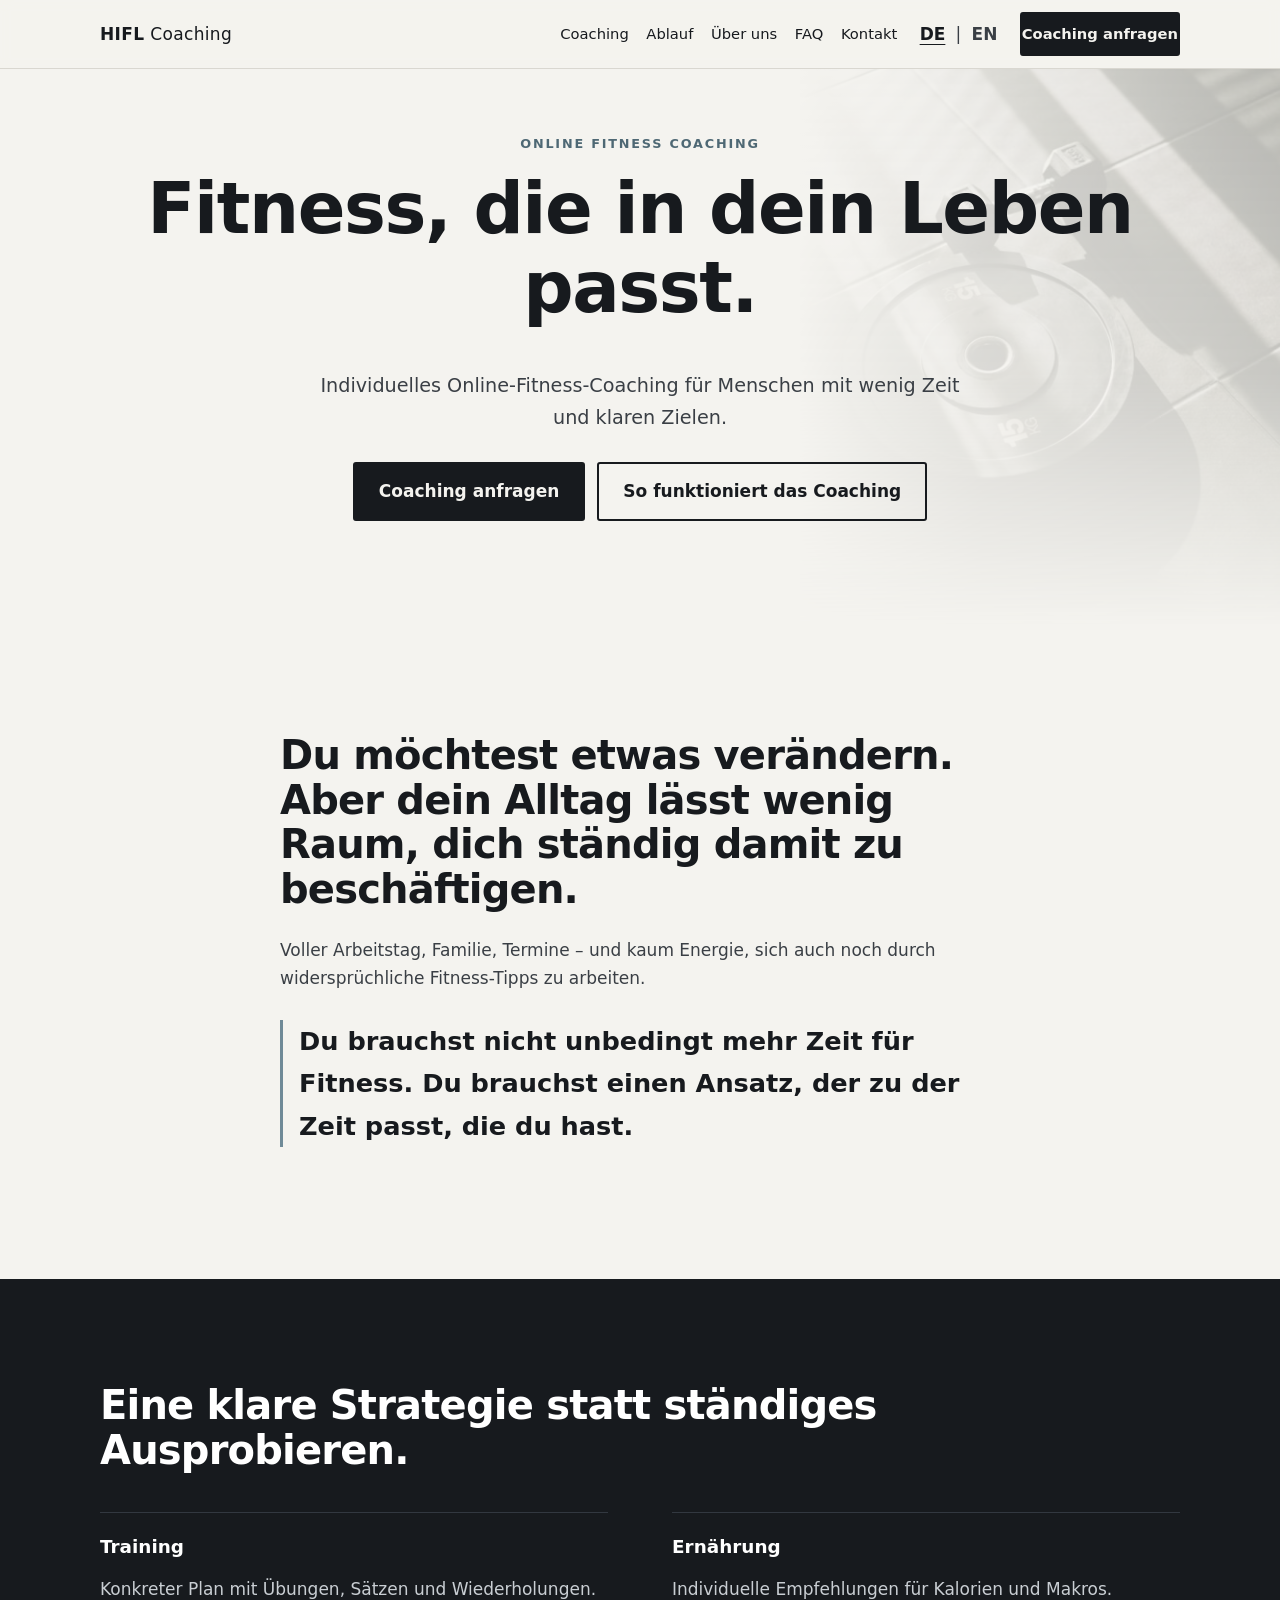
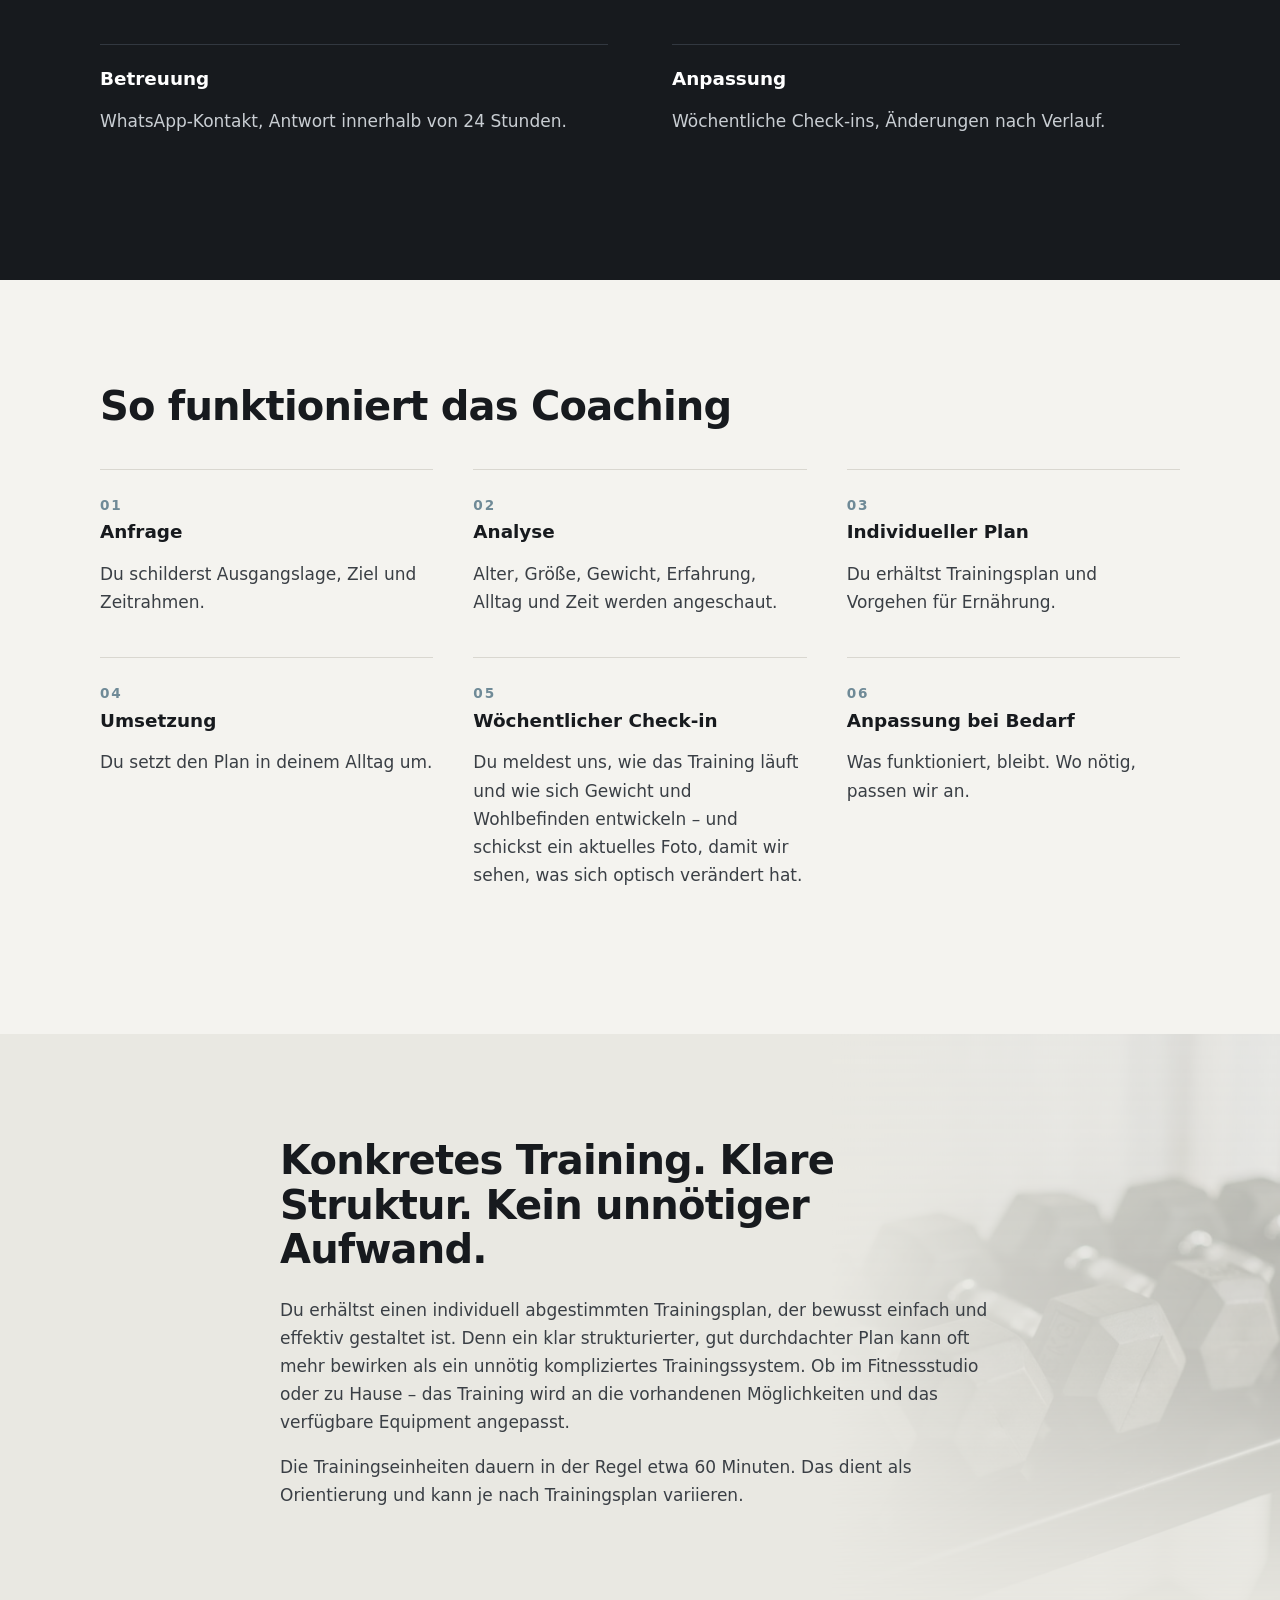
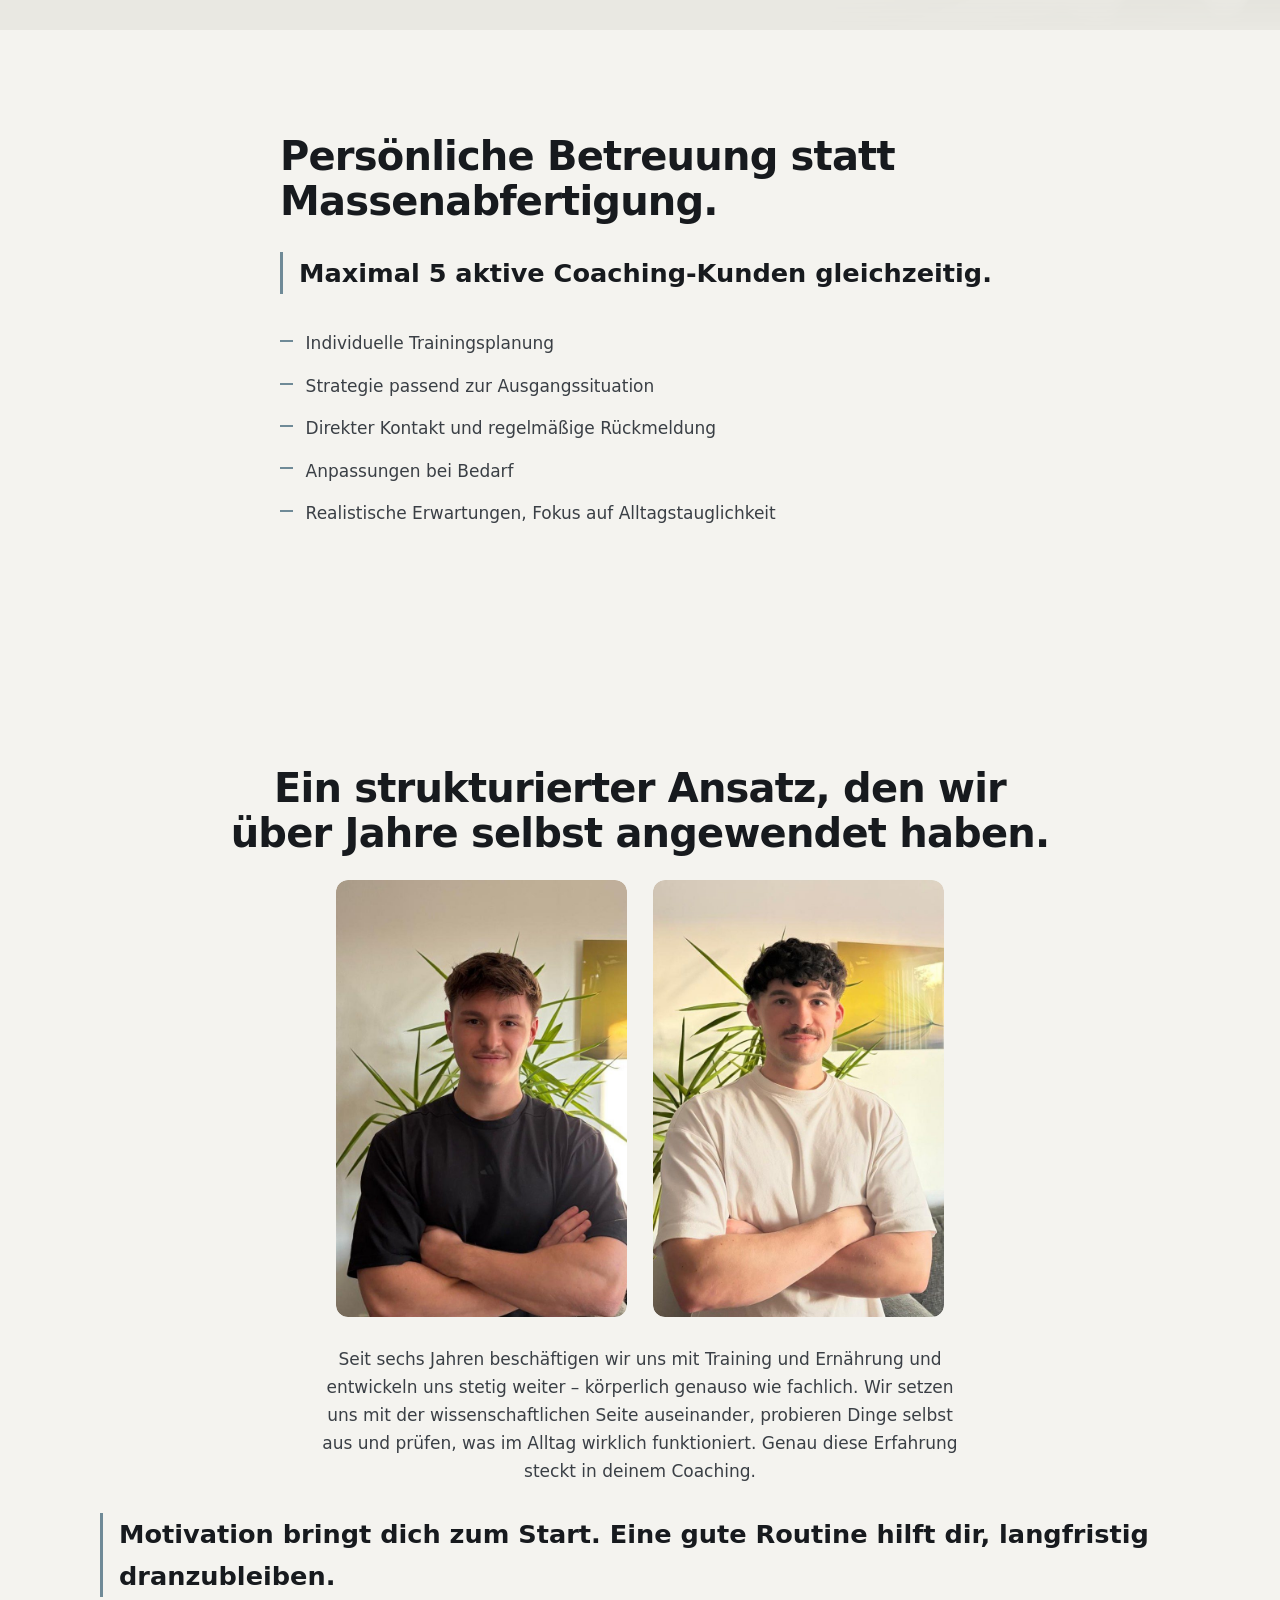
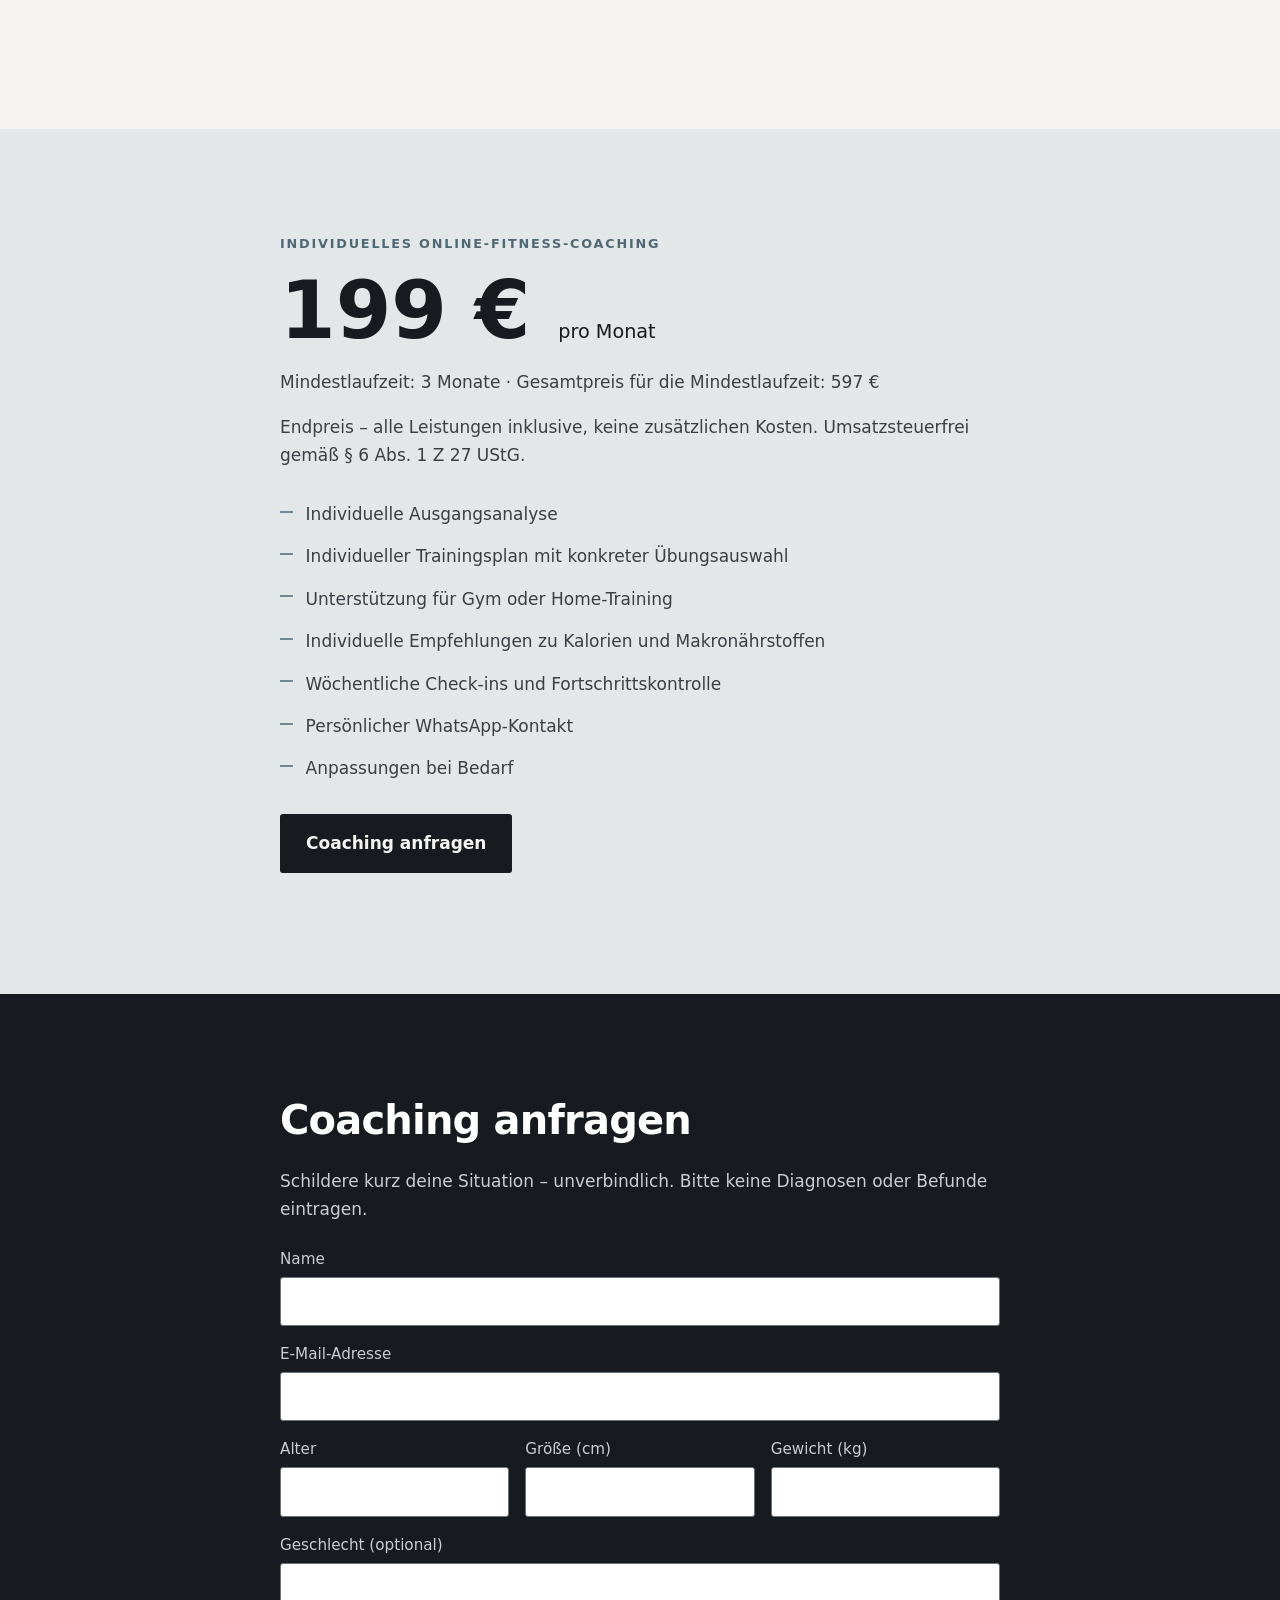
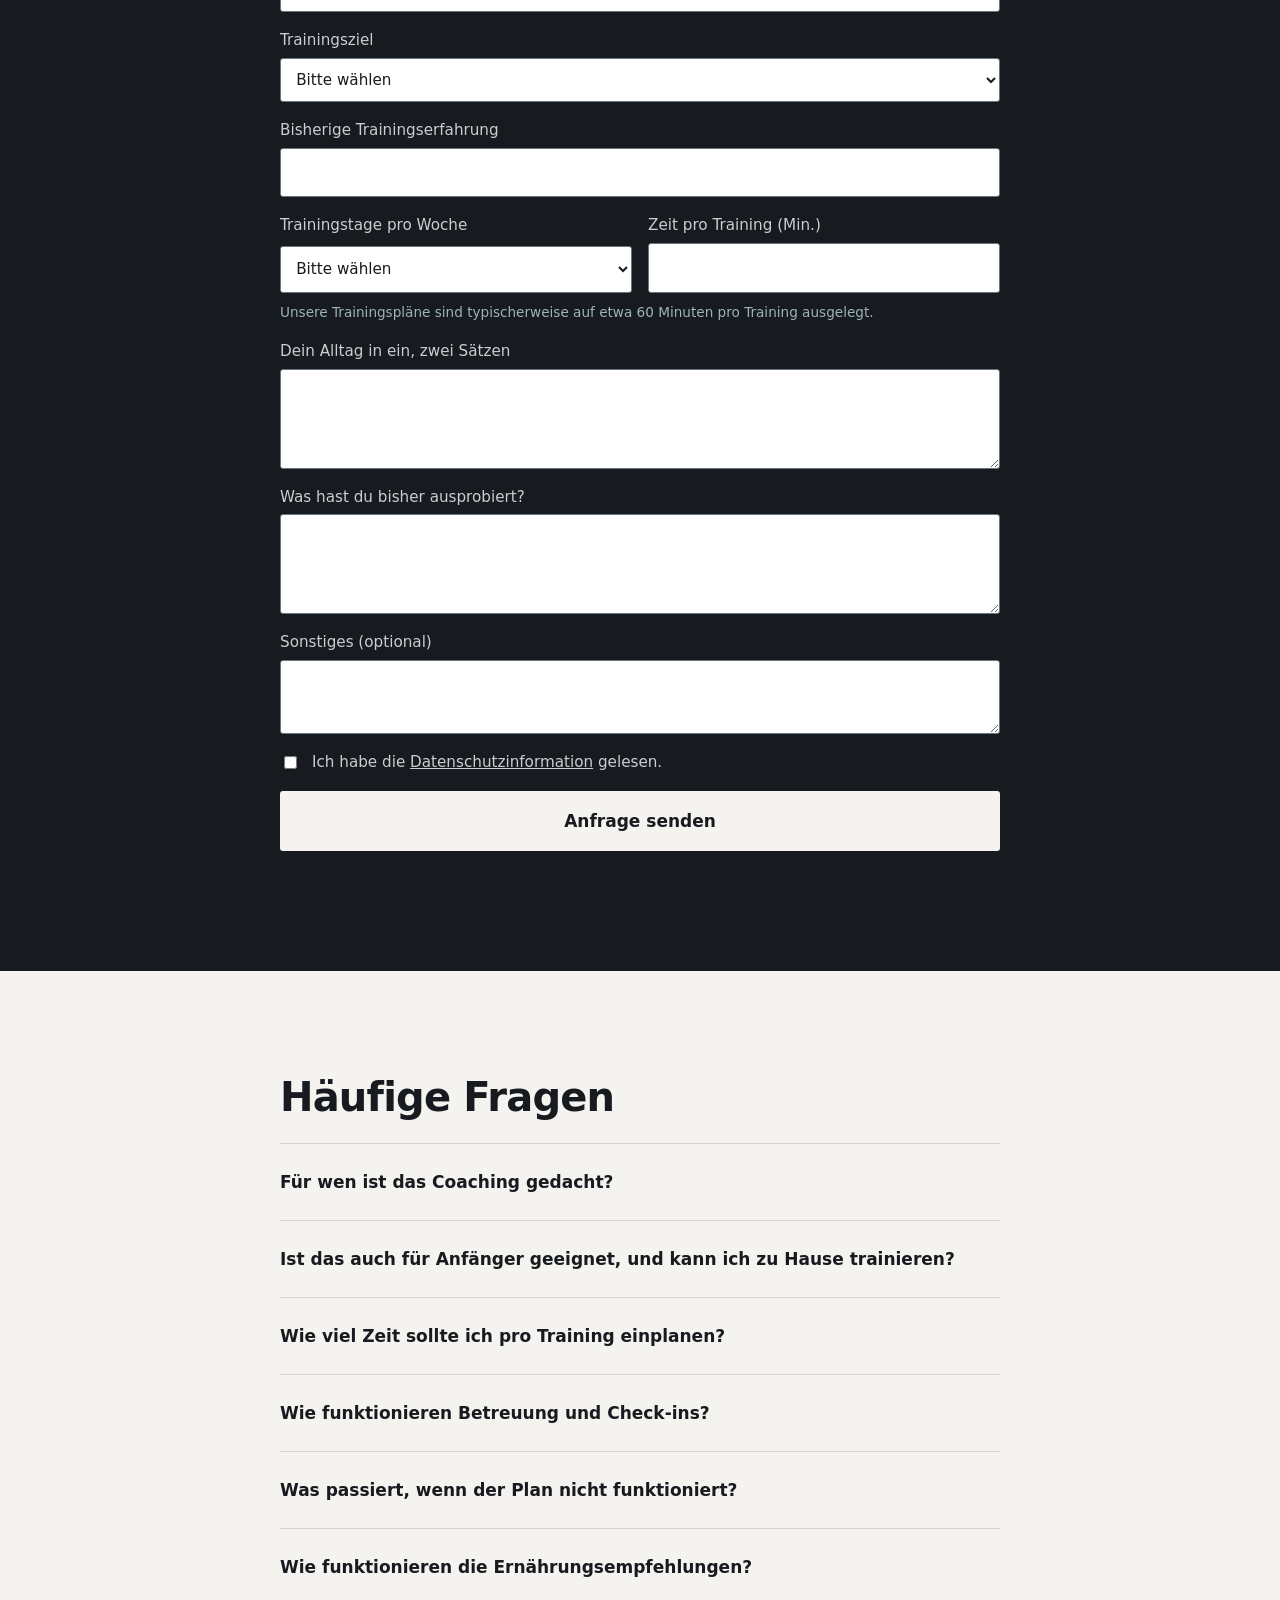
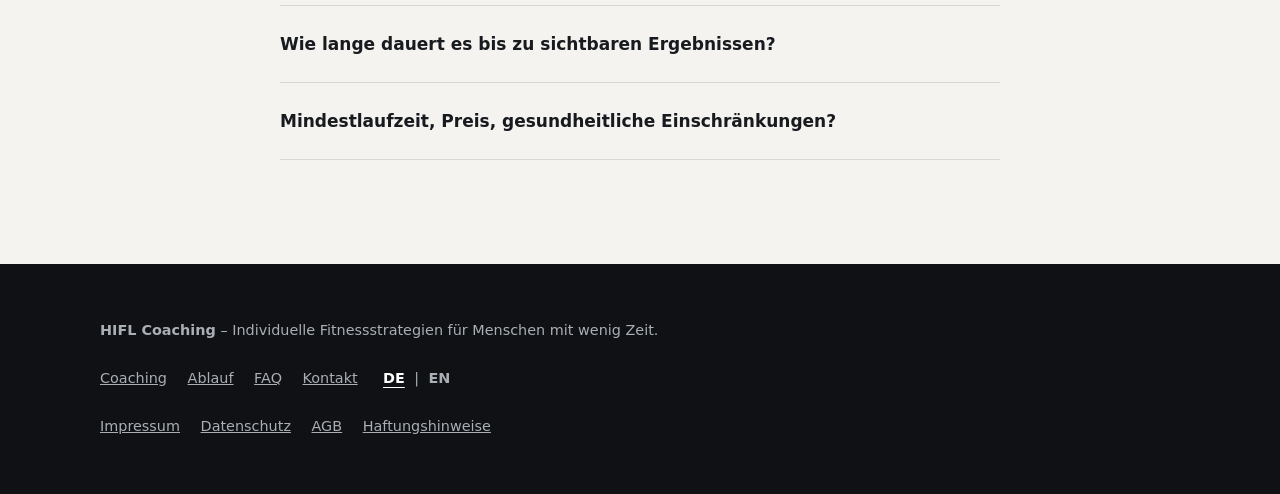
==== index.html @ 4db934a4 "Add files via upload" ====
<!DOCTYPE html>
<html lang="de">
<head>
<meta charset="utf-8">
<meta name="viewport" content="width=device-width, initial-scale=1, viewport-fit=cover">
<title>HIFL Coaching – Individuelles Online-Fitness-Coaching</title>
<meta name="description" content="Individuelles Online-Fitness-Coaching für Berufstätige mit wenig Zeit: Trainingsplan, Ernährungsempfehlungen und persönliche Betreuung.">
<meta property="og:title" content="HIFL Coaching – Fitness, die in dein Leben passt.">
<meta property="og:description" content="Individuelles Online-Fitness-Coaching für Menschen mit wenig Zeit und klaren Zielen.">
<meta property="og:type" content="website">
<!-- PLACEHOLDER: Canonical-URL erst eintragen, wenn die Domain feststeht -->
<!-- <link rel="canonical" href="[HIER EINTRAGEN]"> -->
<!-- PLACEHOLDER: Favicon (z. B. assets/favicon.svg) -->
<style>
:root{--split:#e9e8e2;--price:#e3e7e8;--hdr:rgba(244,243,239,.94);--dark:#171A1E;--eyebrow:#4e6874;box-sizing:border-box;padding-top:env(safe-area-inset-top,0px);padding-bottom:env(safe-area-inset-bottom,0px);--ink:#171A1E;--paper:#F4F3EF;--text:#3a3f45;--accent:#6F8A97;--line:#d9d7d0;--dline:#323840;--max:1120px;
--font:system-ui,-apple-system,"Segoe UI",Roboto,"Helvetica Neue",Arial,sans-serif}
*{box-sizing:border-box}html{scroll-behavior:smooth;scroll-padding-top:calc(72px + env(safe-area-inset-top,0px))}
body{margin:0;font:1.0625rem/1.65 var(--font);color:var(--text);background:var(--paper);-webkit-text-size-adjust:100%}
img{max-width:100%;height:auto;display:block}
h1,h2,h3{color:var(--ink);line-height:1.12;letter-spacing:-.02em;margin:0 0 .6em}
h1{font-size:clamp(2.3rem,7vw,4.4rem)}h2{font-size:clamp(1.6rem,4.2vw,2.5rem)}h3{font-size:1.15rem;letter-spacing:0}
a{color:inherit}:focus-visible{outline:3px solid var(--accent);outline-offset:3px}
.wrap{max-width:var(--max);margin:0 auto;padding:0 1.25rem}.narrow{max-width:760px}
.about-grid{display:grid;grid-template-columns:1fr;grid-template-rows:auto auto;gap:2.5rem;margin-top:1.5rem}
.about-col{min-width:0;display:grid;grid-row:span 2;grid-template-rows:subgrid}
.about-images{display:grid;grid-template-columns:minmax(0,1fr);gap:1rem;margin-top:1.5rem;width:100%;margin-inline:auto}
.image-placeholder{aspect-ratio:4/5;display:flex;align-items:center;justify-content:center;padding:1rem;border:1px dashed var(--line);border-radius:12px;background:rgba(127,127,127,.07);color:var(--text);text-align:center;font-size:.9rem}
.image-placeholder.image-filled{padding:0;overflow:hidden;border:0;background:transparent}
.image-placeholder.image-filled img{display:block;width:100%;height:100%;object-fit:cover;border-radius:12px}
.about-grid{grid-template-rows:none}.about-col{grid-row:auto;grid-template-rows:auto auto}.about-images{max-width:30rem}
#ueber-mich h2{text-align:center;max-width:52rem;margin-inline:auto;text-wrap:balance}.about-duo{display:flex;justify-content:center;gap:1.6rem;margin:1.5rem auto 0;max-width:38rem}.about-duo .image-placeholder{flex:1 1 0;min-width:0;aspect-ratio:2/3}.about-text{text-align:center;max-width:40rem;margin:1.75rem auto 0}
.skip{position:absolute;left:-999px}.skip:focus{left:1rem;top:1rem;background:#fff;padding:.5rem;z-index:99}
.site-header{position:sticky;top:env(safe-area-inset-top,0px);z-index:20;display:flex;align-items:center;justify-content:space-between;padding:.75rem max(1.25rem,calc((100% - var(--max))/2 + 1.25rem));background:var(--hdr);border-bottom:1px solid var(--line);backdrop-filter:blur(6px)}
.brand{font-weight:800;text-decoration:none;color:var(--ink);letter-spacing:.02em}.brand span{font-weight:400;margin-left:.35em}
.menu-btn{background:none;border:1px solid var(--ink);border-radius:4px;font-size:1.25rem;min-width:44px;min-height:44px;color:var(--ink)}
.nav{display:none;position:absolute;left:0;right:0;top:100%;flex-direction:column;gap:.25rem;padding:1rem 1.25rem;background:var(--paper);border-bottom:1px solid var(--line)}
.nav.open{display:flex}.nav a{text-decoration:none;padding:.5rem 0;color:var(--ink)}
.lang button{background:none;border:0;padding:.4rem .3rem;font:inherit;font-weight:600;color:var(--text);cursor:pointer;min-height:44px}
.lang button[aria-pressed=true]{color:var(--ink);text-decoration:underline;text-underline-offset:4px}
.btn{display:inline-block;background:var(--ink);color:var(--paper)!important;border:2px solid var(--ink);padding:.85rem 1.5rem;font:inherit;font-weight:600;text-decoration:none;border-radius:3px;cursor:pointer}
.btn:hover{opacity:.88}.btn-ghost{background:transparent;color:var(--ink)!important}.btn-ghost:hover{background:rgba(128,128,128,.15)}
.dark .btn{background:#F4F3EF;color:#171A1E!important;border-color:#F4F3EF}.dark .btn:hover{background:#fff}
.btn-sm{padding:.5rem 1rem;text-align:center}.btn[disabled]{opacity:.6;cursor:wait}
.hero{padding:2.5rem 0 3.5rem}.hero-grid{display:grid;gap:2rem;text-align:center;justify-items:center}
.eyebrow{text-transform:uppercase;letter-spacing:.14em;font-size:.8rem;font-weight:700;color:var(--eyebrow);margin:0 0 1rem}
.lead{font-size:1.2rem;max-width:34em;margin-left:auto;margin-right:auto}.actions{display:flex;flex-wrap:wrap;justify-content:center;gap:.75rem;margin:1.75rem 0}
.facts{list-style:none;padding:0;margin:0;display:grid;gap:.4rem;font-size:.95rem;border-top:1px solid var(--line);padding-top:1rem}
.hero-img{margin:0;position:relative}.hero-img img{aspect-ratio:3/4;object-fit:cover;border-radius:2px}
figcaption{font-size:.8rem;font-weight:700;letter-spacing:.1em;margin-top:.4rem}
.hero-img figcaption{position:absolute;left:.75rem;bottom:.75rem;background:var(--paper);color:var(--ink);padding:.1rem .5rem;margin:0}
.sec{padding:clamp(3.5rem,9vw,6.5rem) 0}.light{background:var(--paper)}.split{background:var(--split)}
.dark{background:var(--dark);color:#c9ced3}.dark h2,.dark h3{color:#fff}.dark .eyebrow{color:#9db3bd}
.key{font-size:clamp(1.25rem,3vw,1.6rem);font-weight:600;color:var(--ink);border-left:3px solid var(--accent);padding-left:1rem;margin:1.75rem 0}
.quad,.steps{list-style:none;margin:2.5rem 0 0;padding:0;display:grid;gap:0}
.quad li,.steps li{padding:1.5rem 0;border-top:1px solid var(--dline)}.steps li{border-color:var(--line)}
.steps b{display:block;font-size:.85rem;letter-spacing:.14em;color:var(--accent);margin-bottom:.4rem}
.ticks{list-style:none;padding:0;margin:1.5rem 0}.ticks li{padding:.45rem 0 .45rem 1.6rem;position:relative}
.ticks li::before{content:"";position:absolute;left:0;top:1.05em;width:.8rem;height:2px;background:var(--accent)}
.grp{margin:3rem 0 1rem;font-size:.85rem;text-transform:uppercase;letter-spacing:.14em;color:#9db3bd}
.row{display:grid;gap:.75rem;grid-template-columns:repeat(2,1fr)}.row figure{margin:0}.row img{width:100%;object-fit:cover}
.r3{grid-template-columns:1fr}.note-c{align-self:center;color:#c9ced3;grid-column:1/-1}.row figcaption{color:#fff}
.price{background:var(--price)}.big{font-size:clamp(3rem,10vw,5rem);font-weight:800;color:var(--ink);margin:.2em 0 0;line-height:1}.big small{font-size:1.2rem;font-weight:400}
.note{color:#171A1E;font-size:.85rem;background:#fff3c4;padding:.4rem .6rem;border-radius:3px}
details{border-top:1px solid var(--line);padding:1rem 0}details:last-of-type{border-bottom:1px solid var(--line)}
summary{cursor:pointer;font-weight:600;color:var(--ink);min-height:44px;display:flex;align-items:center}
form{display:grid;gap:1rem;margin-top:1.5rem}label{display:grid;gap:.3rem;font-size:.95rem}
input,select,textarea{font:inherit;padding:.7rem;border:1px solid #6b737b;border-radius:3px;background:#fff;color:#171A1E;width:100%;min-height:44px}
input[aria-invalid=true],select[aria-invalid=true],textarea[aria-invalid=true]{border:2px solid #ff9b8a}
.err{color:#ffb4a6;font-size:.85rem}.g3,.g2{display:grid;gap:1rem}.g3{grid-template-columns:repeat(3,1fr)}.g2{grid-template-columns:1fr 1fr}
.chk{display:flex;gap:.75rem;align-items:flex-start}.chk input{width:auto;min-height:0;margin-top:.35rem}
.hp{position:absolute;left:-9999px}.hint{font-size:.85rem;margin:-.5rem 0 0;color:#9db3bd}
#status{margin:0;font-weight:600}#status.ok{color:#a8dcb4}#status.bad{color:#ffb4a6}
.site-footer{background:#0f1114;color:#a9afb5;padding:2.5rem 0;font-size:.9rem}.site-footer a{margin-right:1rem}.site-footer .lang button{color:#a9afb5}.site-footer .lang button[aria-pressed=true]{color:#fff}
.reveal{opacity:0;transform:translateY(14px);transition:opacity .6s,transform .6s}.reveal.in{opacity:1;transform:none}
@media(min-width:48em){
 .menu-btn{display:none}.nav{display:flex;position:static;flex-direction:row;align-items:center;gap:1.1rem;padding:0;border:0;background:none}
 .nav a{font-size:.92rem}.hero-grid{grid-template-columns:1fr;justify-items:center;text-align:center}.hero{padding:4rem 0 5rem}
 .quad{grid-template-columns:1fr 1fr;column-gap:4rem}.steps{grid-template-columns:repeat(3,1fr);column-gap:2.5rem}
 .row.r4,.row.r2{grid-template-columns:repeat(4,1fr)}.note-c{grid-column:3/5;font-size:1.1rem;padding-left:1.5rem}.r3{grid-template-columns:repeat(3,1fr)}.row{gap:1rem}}
@media(prefers-reduced-motion:reduce){html{scroll-behavior:auto}.reveal{opacity:1;transform:none;transition:none}}
/* Rechtliche Seiten */
.legal{max-width:760px;margin:0 auto;padding:2rem 1.25rem 4rem}.legal .note{display:block;margin:1rem 0}

body::before{content:"";position:fixed;inset:0 0 auto;height:env(safe-area-inset-top,0px);background:var(--hdr);z-index:10}
@media(prefers-color-scheme:dark){:root:not([data-theme="light"]){--paper:#15181b;--ink:#f1f0ec;--text:#b9bec4;--line:#2e343b;--split:#1b1f23;--price:#1e2428;--hdr:rgba(21,24,27,.94);--dark:#0d0f11;--eyebrow:#9db3bd;}}
:root[data-theme="dark"]{--paper:#15181b;--ink:#f1f0ec;--text:#b9bec4;--line:#2e343b;--split:#1b1f23;--price:#1e2428;--hdr:rgba(21,24,27,.94);--dark:#0d0f11;--eyebrow:#9db3bd;}
/* Rechtstexte als Dialog */
dialog{max-height:90vh;overflow:auto;max-width:640px;width:calc(100% - 2rem);background:var(--paper);color:var(--text);border:1px solid var(--line);border-radius:4px;padding:1.5rem}
dialog::backdrop{background:rgba(0,0,0,.6)}dialog h2{font-size:1.5rem}#legal-b h3{font-size:1rem;margin:1.3rem 0 .3rem;color:var(--ink)}#legal-b p{margin:.4rem 0}#legal-b mark{background:#f6e27a;color:#171A1E;padding:0 .15em;border-radius:2px}.dlg-x{float:right;background:none;border:1px solid var(--line);color:var(--ink);min-width:44px;min-height:44px;font-size:1.2rem;cursor:pointer}
.row.r3p{grid-template-columns:repeat(3,1fr);gap:.5rem}
.cap{color:#c9ced3;margin-top:1.25rem;max-width:40em}

/* Dezentes Hintergrundmotiv im Hero */
.hero{position:relative;isolation:isolate;overflow:hidden}
.hero::before{content:'';position:absolute;z-index:-1;top:0;right:0;width:min(42vw,30rem);height:100%;background-image:linear-gradient(90deg,var(--paper) 0%,rgba(244,243,239,.55) 38%,rgba(244,243,239,.18) 100%),url('[data-uri]');background-size:cover;background-position:center 38%;opacity:.32;pointer-events:none;mask-image:linear-gradient(to bottom,#000 0%,rgba(0,0,0,.72) 55%,transparent 100%)}
@media(max-width:47.99em){.hero::before{width:58vw;height:75%;opacity:.27}}

/* Dezentes Hintergrundmotiv im Trainingsabschnitt (wie im Hero: seitlich, weich ausgeblendet) */
#training{position:relative;isolation:isolate;overflow:hidden}
#training>.wrap{position:relative;z-index:1}
#training::before{content:'';position:absolute;z-index:-1;top:0;right:0;width:min(38vw,28rem);height:100%;background-image:linear-gradient(90deg,var(--split) 0%,color-mix(in srgb,var(--split) 55%,transparent) 38%,color-mix(in srgb,var(--split) 18%,transparent) 100%),url('[data-uri]');background-size:cover;background-position:center 48%;opacity:.34;pointer-events:none;-webkit-mask-image:linear-gradient(to bottom,#000 0%,rgba(0,0,0,.72) 55%,transparent 100%);mask-image:linear-gradient(to bottom,#000 0%,rgba(0,0,0,.72) 55%,transparent 100%)}
@media(max-width:47.99em){#training::before{width:58vw;height:75%;opacity:.27}}
</style>
</head>
<body>
<a class="skip" href="#main" data-t="skip">Zum Inhalt springen</a>
<header class="site-header">
  <a class="brand" href="#top">HIFL<span>Coaching</span></a>
  <button class="menu-btn" aria-expanded="false" aria-controls="nav" data-t-aria="menu" aria-label="Menü">☰</button>
  <nav id="nav" class="nav">
    <a href="#coaching" data-t="n1">Coaching</a><a href="#ablauf" data-t="n2">Ablauf</a>
    <a href="#ueber-mich" data-t="n4">Über uns</a>
    <a href="#faq" data-t="n5">FAQ</a><a href="#kontakt" data-t="n6">Kontakt</a>
    <span class="lang" role="group" aria-label="Sprache / Language"><button type="button" data-lang="de" aria-pressed="true">DE</button> | <button type="button" data-lang="en" aria-pressed="false">EN</button></span>
    <a class="btn btn-sm" href="#kontakt" data-t="cta">Coaching anfragen</a>
  </nav>
</header>

<main id="main">
<section class="hero" id="top">
  <div class="wrap hero-grid">
    <div>
      <p class="eyebrow" data-t="h_eye">Online Fitness Coaching</p>
      <h1 data-t="h_h1">Fitness, die in dein Leben passt.</h1>
      <p class="lead" data-t="h_sub">Individuelles Online-Fitness-Coaching für Menschen mit wenig Zeit und klaren Zielen.</p>
      <p class="actions"><a class="btn" href="#kontakt" data-t="cta">Coaching anfragen</a> <a class="btn btn-ghost" href="#ablauf" data-t="h_cta2">So funktioniert das Coaching</a></p>
    </div>
  </div>
</section>

<section class="sec light" id="problem"><div class="wrap narrow">
  <h2 data-t="p_h">Du möchtest etwas verändern. Aber dein Alltag lässt wenig Raum, dich ständig damit zu beschäftigen.</h2>
  <p data-t="p_1">Voller Arbeitstag, Familie, Termine – und kaum Energie, sich auch noch durch widersprüchliche Fitness-Tipps zu arbeiten.</p>
  <p class="key" data-t="p_k">Du brauchst nicht unbedingt mehr Zeit für Fitness. Du brauchst einen Ansatz, der zu der Zeit passt, die du hast.</p>
</div></section>

<section class="sec dark" id="coaching"><div class="wrap">
  <h2 data-t="s_h">Eine klare Strategie statt ständiges Ausprobieren.</h2>
  <ol class="quad">
    <li><h3 data-t="s1h">Training</h3><p data-t="s1">Konkreter Plan mit Übungen, Sätzen und Wiederholungen.</p></li>
    <li><h3 data-t="s2h">Ernährung</h3><p data-t="s2">Individuelle Empfehlungen für Kalorien und Makros.</p></li>
    <li><h3 data-t="s3h">Betreuung</h3><p data-t="s3">WhatsApp-Kontakt, Antwort innerhalb von 24 Stunden.</p></li>
    <li><h3 data-t="s4h">Anpassung</h3><p data-t="s4">Wöchentliche Check-ins, Änderungen nach Verlauf.</p></li>
  </ol>
</div></section>

<section class="sec light" id="ablauf"><div class="wrap">
  <h2 data-t="a_h">So funktioniert das Coaching</h2>
  <ol class="steps">
    <li><b>01</b><h3 data-t="a1h">Anfrage</h3><p data-t="a1">Du schilderst Ausgangslage, Ziel und Zeitrahmen.</p></li>
    <li><b>02</b><h3 data-t="a2h">Analyse</h3><p data-t="a2">Alter, Größe, Gewicht, Erfahrung, Alltag und Zeit werden angeschaut.</p></li>
    <li><b>03</b><h3 data-t="a3h">Individueller Plan</h3><p data-t="a3">Du erhältst Trainingsplan und Vorgehen für Ernährung.</p></li>
    <li><b>04</b><h3 data-t="a4h">Umsetzung</h3><p data-t="a4">Du setzt den Plan in deinem Alltag um.</p></li>
    <li><b>05</b><h3 data-t="a5h">Wöchentlicher Check-in</h3><p data-t="a5">Du meldest uns, wie das Training läuft und wie sich Gewicht und Wohlbefinden entwickeln – und schickst ein aktuelles Foto, damit wir sehen, was sich optisch verändert hat.</p></li>
    <li><b>06</b><h3 data-t="a6h">Anpassung bei Bedarf</h3><p data-t="a6">Was funktioniert, bleibt. Wo nötig, passen wir an.</p></li>
  </ol>
</div></section>

<section class="sec split" id="training"><div class="wrap narrow">
  <h2 data-t="t_h">Konkretes Training. Klare Struktur. Kein unnötiger Aufwand.</h2>
  <p data-t="t_1">Du erhältst einen individuell abgestimmten Trainingsplan, der bewusst einfach und effektiv gestaltet ist. Denn ein klar strukturierter, gut durchdachter Plan kann oft mehr bewirken als ein unnötig kompliziertes Trainingssystem. Ob im Fitnessstudio oder zu Hause – das Training wird an die vorhandenen Möglichkeiten und das verfügbare Equipment angepasst.</p>
  <p data-t="t_2">Die Trainingseinheiten dauern in der Regel etwa 60 Minuten. Das dient als Orientierung und kann je nach Trainingsplan variieren.</p>
</div></section>

<section class="sec light" id="warum"><div class="wrap narrow">
  <h2 data-t="w_h">Persönliche Betreuung statt Massenabfertigung.</h2>
  <p class="key" data-t="w_k">Maximal 5 aktive Coaching-Kunden gleichzeitig.</p>
  <ul class="ticks"><li data-t="w2">Individuelle Trainingsplanung</li><li data-t="w3">Strategie passend zur Ausgangssituation</li><li data-t="w4">Direkter Kontakt und regelmäßige Rückmeldung</li><li data-t="w5">Anpassungen bei Bedarf</li><li data-t="w6">Realistische Erwartungen, Fokus auf Alltagstauglichkeit</li></ul>
</div></section>

<section class="sec light" id="ueber-mich"><div class="wrap">
  <h2 data-t="u_h">Ein strukturierter Ansatz, den wir über Jahre selbst angewendet haben.</h2>
  <div class="about-duo">
    <div class="image-placeholder image-filled"><img src="[data-uri]" alt="Porträt von Noah" data-t-alt="u_alt1" width="720" height="1080" loading="lazy" decoding="async"></div>
    <div class="image-placeholder image-filled"><img src="[data-uri]" alt="Porträt von Lukas" data-t-alt="u_alt2" width="720" height="1080" loading="lazy" decoding="async"></div>
  </div>
  <p class="about-text" data-t="u_t">Seit sechs Jahren beschäftigen wir uns mit Training und Ernährung und entwickeln uns stetig weiter – körperlich genauso wie fachlich. Wir setzen uns mit der wissenschaftlichen Seite auseinander, probieren Dinge selbst aus und prüfen, was im Alltag wirklich funktioniert. Genau diese Erfahrung steckt in deinem Coaching.</p>
  <p class="key" data-t="u_k">Motivation bringt dich zum Start. Eine gute Routine hilft dir, langfristig dranzubleiben.</p>
</div></section>

<section class="sec price" id="angebot"><div class="wrap narrow">
  <p class="eyebrow" data-t="o_eye">Individuelles Online-Fitness-Coaching</p>
  <p class="big">199 € <small data-t="o_pm">pro Monat</small></p>
  <p data-t="o_min">Mindestlaufzeit: 3 Monate · Gesamtpreis für die Mindestlaufzeit: 597 €</p>
  <p data-t="o_all">Endpreis – alle Leistungen inklusive, keine zusätzlichen Kosten. Umsatzsteuerfrei gemäß § 6 Abs. 1 Z 27 UStG.</p>
  <ul class="ticks"><li data-t="o1">Individuelle Ausgangsanalyse</li><li data-t="o2">Individueller Trainingsplan mit konkreter Übungsauswahl</li><li data-t="o3">Unterstützung für Gym oder Home-Training</li><li data-t="o4">Individuelle Empfehlungen zu Kalorien und Makronährstoffen</li><li data-t="o5">Wöchentliche Check-ins und Fortschrittskontrolle</li><li data-t="o6">Persönlicher WhatsApp-Kontakt</li><li data-t="o7">Anpassungen bei Bedarf</li></ul>
  <p><a class="btn" href="#kontakt" data-t="cta">Coaching anfragen</a></p>
</div></section>

<section class="sec dark" id="kontakt"><div class="wrap narrow">
  <h2 data-t="c_h">Coaching anfragen</h2>
  <p data-t="c_1">Schildere kurz deine Situation – unverbindlich. Bitte keine Diagnosen oder Befunde eintragen.</p>
  <form id="form" novalidate>
    <input type="text" name="_honey" tabindex="-1" autocomplete="off" class="hp" aria-hidden="true">
    <input type="hidden" name="_subject" value="Neue Coaching-Anfrage (HIFL Coaching)">
    <input type="hidden" name="_template" value="table">
    <label><span data-t="l_name">Name</span><input name="Name" required autocomplete="name"></label>
    <label><span data-t="l_mail">E-Mail-Adresse</span><input name="E-Mail" type="email" required autocomplete="email"></label>
    <div class="g3">
      <label><span data-t="l_age">Alter</span><input name="Alter" type="number" min="16" max="99" required></label>
      <label><span data-t="l_h">Größe (cm)</span><input name="Größe" type="number" min="100" max="250" required></label>
      <label><span data-t="l_w">Gewicht (kg)</span><input name="Gewicht" type="number" min="30" max="300" required></label>
    </div>
    <label><span data-t="l_sex">Geschlecht (optional)</span><input name="Geschlecht"></label>
    <label><span data-t="l_goal">Trainingsziel</span><select name="Ziel" required><option value="" data-t="o_choose">Bitte wählen</option><option data-t="g1">Fett verlieren</option><option data-t="g2">Muskeln aufbauen</option><option data-t="g3">Beides / allgemein fitter werden</option></select></label>
    <label><span data-t="l_exp">Bisherige Trainingserfahrung</span><input name="Erfahrung" required></label>
    <div class="g2">
      <label><span data-t="l_days">Trainingstage pro Woche</span><select name="Tage" required><option value="" data-t="o_choose">Bitte wählen</option><option>2</option><option>3</option><option>4</option><option>5+</option></select></label>
      <label><span data-t="l_min">Zeit pro Training (Min.)</span><input name="Minuten" type="number" min="15" max="180" required></label>
    </div>
    <p class="hint" data-t="l_hint">Unsere Trainingspläne sind typischerweise auf etwa 60 Minuten pro Training ausgelegt.</p>
    <label><span data-t="l_day">Dein Alltag in ein, zwei Sätzen</span><textarea name="Alltag" rows="3" required></textarea></label>
    <label><span data-t="l_tried">Was hast du bisher ausprobiert?</span><textarea name="Bisher" rows="3" required></textarea></label>
    <label><span data-t="l_more">Sonstiges (optional)</span><textarea name="Sonstiges" rows="2"></textarea></label>
    <label class="chk"><input type="checkbox" name="Datenschutz" required><span><span data-t="l_priv">Ich habe die</span> <a href="#" data-legal="datenschutz" data-t="f_priv">Datenschutzinformation</a> <span data-t="l_priv2">gelesen.</span></span></label>
    <button class="btn" type="submit" data-t="l_send">Anfrage senden</button>
    <p id="status" role="status" aria-live="polite"></p>
  </form>
</div></section>

<section class="sec light" id="faq"><div class="wrap narrow">
  <h2 data-t="f_h">Häufige Fragen</h2>
  <details><summary data-t="q1">Für wen ist das Coaching gedacht?</summary><p data-t="r1">Für Berufstätige ab etwa 40, die Fett verlieren, Muskulatur aufbauen oder ihre Form verbessern möchten und dafür einen klaren, alltagstauglichen Plan suchen.</p></details>
  <details><summary data-t="q2">Ist das auch für Anfänger geeignet, und kann ich zu Hause trainieren?</summary><p data-t="r2">Ja, der Plan richtet sich nach deiner Erfahrung und deiner Ausstattung – Fitnessstudio oder Home-Training sind möglich.</p></details>
  <details><summary data-t="q3">Wie viel Zeit sollte ich pro Training einplanen?</summary><p data-t="r3">Unsere Pläne sind typischerweise auf etwa 60 Minuten ausgelegt. Die verfügbare Zeit besprechen wir in der Analyse.</p></details>
  <details><summary data-t="q4">Wie funktionieren Betreuung und Check-ins?</summary><p data-t="r4">Per WhatsApp, mit Antwort innerhalb von 24 Stunden. Einmal pro Woche schauen wir gemeinsam auf Verlauf, Training, Gewicht, Wohlbefinden und Schlaf.</p></details>
  <details><summary data-t="q5">Was passiert, wenn der Plan nicht funktioniert?</summary><p data-t="r5">Dann wird er angepasst. Funktioniert er, bleibt er, wie er ist.</p></details>
  <details><summary data-t="q6">Wie funktionieren die Ernährungsempfehlungen?</summary><p data-t="r6">Wir betrachten deine Ausgangssituation, deinen Alltag und dein Ziel und leiten daraus eine klare Vorgehensweise ab, wie wir an deiner Stelle vorgehen würden. Das ist keine medizinische Ernährungsberatung oder Therapie.</p></details>
  <details><summary data-t="q7">Wie lange dauert es bis zu sichtbaren Ergebnissen?</summary><p data-t="r7">Das hängt von Ausgangslage, Trainingsstatus und Umsetzung ab. Ergebnisse können wir nicht garantieren.</p></details>
  <details><summary data-t="q8">Mindestlaufzeit, Preis, gesundheitliche Einschränkungen?</summary><p data-t="r8">199 € pro Monat bei 3 Monaten Mindestlaufzeit. Bei schwerwiegenden gesundheitlichen Problemen sprich bitte vorab mit deiner Ärztin oder deinem Arzt – wir ersetzen keine medizinische Betreuung.</p></details>
</div></section>
</main>

<footer class="site-footer"><div class="wrap">
  <p><b>HIFL Coaching</b> – <span data-t="ft_1">Individuelle Fitnessstrategien für Menschen mit wenig Zeit.</span></p>
  <p class="flinks"><a href="#coaching" data-t="n1">Coaching</a> <a href="#ablauf" data-t="n2">Ablauf</a> <a href="#faq" data-t="n5">FAQ</a> <a href="#kontakt" data-t="n6">Kontakt</a>
  <span class="lang" role="group" aria-label="Sprache / Language"><button type="button" data-lang="de" aria-pressed="true">DE</button> | <button type="button" data-lang="en" aria-pressed="false">EN</button></span></p>
  <p class="flinks"><a href="#" data-legal="impressum" data-t="f_imp">Impressum</a> <a href="#" data-legal="datenschutz" data-t="f_priv">Datenschutz</a> <a href="#" data-legal="agb">AGB</a> <a href="#" data-legal="haftungshinweise" data-t="f_haft">Haftungshinweise</a></p>
</div></footer>
<dialog id="legal" aria-labelledby="legal-t"><button type="button" class="dlg-x" id="legal-x" aria-label="Close / Schließen">×</button><h2 id="legal-t"></h2><div id="legal-b"></div></dialog>
<script>
"use strict";
/* ===== KONFIGURATION ===== */
// PLACEHOLDER: Endpunkt des Formulardienstes (z. B. Formspree) hier eintragen. Solange leer, wird NICHTS gesendet.
const FORM_ENDPOINT = "https://formsubmit.co/ajax/anfrage.hifloffice@gmail.com";

/* ===== ÜBERSETZUNGEN: Deutsch steht im HTML, Englisch hier (Schlüssel = data-t) ===== */
const EN = {
skip:"Skip to content",menu:"Menu",n1:"Coaching",n2:"Process",n3:"Transformation",n4:"About us",n5:"FAQ",n6:"Contact",cta:"Request coaching",
h_eye:"Online Fitness Coaching",h_h1:"Fitness that fits into your life.",h_sub:"Individual online fitness coaching for people with little time and clear goals.",h_cta2:"How the coaching works",
h_f1:"Max. 5 active clients at a time",h_f2:"Gym or home training",h_f3:"Sessions usually around 60 minutes",h_alt:"Noah in the gym, photo in front of the mirror",u_t:"For six years we have been working on training and nutrition and developing steadily – physically as well as in our expertise. We engage with the science behind it, try things out ourselves and check what really works in everyday life. That experience is what goes into your coaching.",u_alt1:"Portrait of Noah",u_alt2:"Portrait of Lukas",
p_h:"You want to change something. But your daily life leaves little room to think about it constantly.",
p_1:"A full workday, family, appointments – and hardly any energy left to wade through conflicting fitness advice.",
p_k:"You don’t necessarily need more time for fitness. You need an approach that fits the time you have.",
s_h:"A clear strategy instead of constant trial and error.",s1h:"Training",s1:"A concrete plan with exercises, sets and repetitions.",
s2h:"Nutrition",s2:"Individual recommendations for calories and macros.",
s3h:"Support",s3:"WhatsApp contact, reply within 24 hours.",s4h:"Adjustment",s4:"Weekly check-ins, changes based on your progress.",
a_h:"How the coaching works",a1h:"Request",a1:"You describe your starting point, goal and time frame.",a2h:"Analysis",a2:"Age, height, weight, experience, routine and time are reviewed.",
a3h:"Individual plan",a3:"You receive a training plan and a nutrition approach.",a4h:"Implementation",a4:"You put the plan into practice in your daily life.",
a5h:"Weekly check-in",a5:"You tell us how training is going and how your weight and well-being are developing – and send a current photo so we can see what has changed visually.",a6h:"Adjustment if needed",a6:"What works stays. Where needed, we adjust.",
t_h:"Concrete training. Clear structure. No unnecessary effort.",
t_1:"You receive an individually tailored training plan designed to be simple and effective. A clear, well-structured plan can often achieve more than an unnecessarily complicated training system. Whether you train at a gym or at home, the plan is adapted to your circumstances and the equipment available.",
t_2:"Training sessions generally take around 60 minutes. This is a guideline and may vary depending on the training plan.",
w_h:"Personal support instead of mass processing.",w_k:"A maximum of 5 active coaching clients at a time.",
w_1:"We want to focus on the people we actually coach individually – instead of processing as many clients in parallel as possible.",
w2:"Individual training planning",w3:"Strategy based on your starting point",w4:"Direct contact and regular feedback",w5:"Adjustments when needed",w6:"Realistic expectations, focus on everyday practicality",
x_h:"Years of consistent work. No shortcut.",x_1:"My development over several years – unedited, only cropped.",
x_g1:"Front pose",x_g2:"Back pose",x_g3:"Back on the pull-up bar",x_now:"Current",x_cn:"Training at home doesn’t need expensive equipment: a pull-up bar, dumbbells and parallettes are often enough.",
x_a1:"Front pose, biceps flexed, 2021",x_a2:"Front pose, biceps flexed, 2024",x_a3:"Front pose, biceps flexed, 2025",x_a4:"Front pose, biceps flexed, 2026",
x_b1:"Back pose, both arms flexed, 2021",x_b2:"Back pose, both arms flexed, 2024",x_b3:"Back pose, both arms flexed, 2026",
x_c0:"Back on the pull-up bar, 2022",x_c1:"Back on the pull-up bar, late 2025",x_c2:"Back on the pull-up bar, current",
u_h:"A structured approach we have applied ourselves for years.",
u_1:"I started from scratch with two small dumbbells. Later came a dumbbell set, a pull-up bar and parallettes – I only joined a gym after a year and a half, and I already had good results by then. I’m 22 and have been training for over five years. At 16–17, in my first diet, I went from 72 to 65 kg (about 11% body fat at the time). Today I weigh around 82 kg at an estimated 12–13%. That’s my own experience – no guarantee it will work the same way for you.",
u_2:"I was always the chubby kid, with little self-confidence and a strong wish to change something. So I started at home with bodyweight exercises and joined a gym after about a year. What mattered most to me was fitting training into my daily life instead of forcing myself. That’s the only way to stay consistent.",
u_k:"Motivation gets you started. A good routine helps you stay with it.",u_3:"Motivation fluctuates. A workable structure saves you repeated decisions – and therefore energy.",
o_eye:"Individual online fitness coaching",o_pm:"per month",o_min:"Minimum term: 3 months · Total for the minimum term: €597",o_all:"Final price – all services included, no additional costs. VAT-exempt under Sec. 6(1) no. 27 UStG.",
o1:"Individual initial analysis",o2:"Individual training plan with concrete exercise selection",o3:"Support for gym or home training",o4:"Individual recommendations on calories and macronutrients",o5:"Weekly check-ins and progress tracking",o6:"Personal WhatsApp contact",o7:"Adjustments when needed",
f_h:"Frequently asked questions",
q1:"Who is the coaching for?",r1:"For working people around 40 and older who want to lose fat, build muscle or improve their shape and are looking for a clear plan that fits everyday life.",
q2:"Is it suitable for beginners, and can I train at home?",r2:"Yes. The plan follows your experience and your equipment – gym or home training are both possible.",
q3:"How much time should I plan per session?",r3:"Our plans are typically designed for about 60 minutes. We discuss your available time during the analysis.",
q4:"How do support and check-ins work?",r4:"Via WhatsApp, with a reply within 24 hours. Once a week we look at progress, training, weight, well-being and sleep together.",
q5:"What if the plan doesn’t work?",r5:"Then it gets adjusted. If it works, it stays as it is.",
q6:"How do the nutrition recommendations work?",r6:"We look at your starting point, daily life and goal and derive a clear approach from it – how we would proceed in your place. This is not medical nutrition counselling or therapy.",
q7:"How long until results become visible?",r7:"That depends on your starting point, training status and consistency. We cannot guarantee results.",
q8:"Minimum term, price, health limitations?",r8:"€199 per month with a 3-month minimum term. If you have serious health problems, please talk to your doctor first – we do not replace medical care.",
c_h:"Request coaching",c_1:"Briefly describe your situation – no obligation. Please do not enter diagnoses or medical findings.",
l_name:"Name",l_mail:"Email address",l_age:"Age",l_h:"Height (cm)",l_w:"Weight (kg)",l_sex:"Gender (optional)",l_goal:"Training goal",o_choose:"Please choose",
g1:"Lose fat",g2:"Build muscle",g3:"Both / get fitter overall",l_exp:"Previous training experience",l_days:"Training days per week",l_min:"Time per session (min.)",
l_hint:"Our training plans are typically designed for about 60 minutes per session.",l_day:"Your daily life in a sentence or two",l_tried:"What have you tried so far?",
l_more:"Anything else (optional)",
l_priv:"I have read the",l_priv2:".",f_priv:"Privacy policy",l_send:"Send request",
ft_1:"Individual fitness strategies for people with little time.",f_imp:"Legal notice",f_haft:"Disclaimer"};
const MSG={
de:{req:"Bitte ausfüllen.",mail:"Bitte eine gültige E-Mail-Adresse eingeben.",send:"Wird gesendet …",ok:"Danke, deine Anfrage ist eingelangt und wird persönlich beantwortet.",fail:"Die Übertragung hat nicht funktioniert. Bitte versuche es später erneut.",noep:"Technische Einrichtung offen: Es ist noch kein Formulardienst konfiguriert. Die Anfrage wurde NICHT gesendet."},
en:{req:"Please fill in this field.",mail:"Please enter a valid email address.",send:"Sending …",ok:"Thank you, your request has arrived and will be answered personally.",fail:"The transmission failed. Please try again later.",noep:"Technical setup pending: no form service is configured yet. Your request was NOT sent."}};

let lang="de";
const $$=(s,r=document)=>[...r.querySelectorAll(s)];
const DE={};
$$("[data-t]").forEach(e=>DE[e.dataset.t]??=e.textContent);
$$("[data-t-alt]").forEach(e=>DE[e.dataset.tAlt]=e.alt);
DE.menu="Menü";

function setLang(l){
  lang=l;document.documentElement.lang=l;const D=l==="de"?DE:EN;
  $$("[data-t]").forEach(e=>{e.textContent=D[e.dataset.t]});
  $$("[data-t-alt]").forEach(e=>{e.alt=D[e.dataset.tAlt]});
  $$("[data-t-aria]").forEach(e=>{e.setAttribute("aria-label",D[e.dataset.tAria])});
  $$("[data-lang]").forEach(b=>b.setAttribute("aria-pressed",b.dataset.lang===l));
  $$("[aria-invalid=true]").forEach(f=>validate(f)); // Fehlermeldungen in neuer Sprache; Eingaben bleiben unberührt
  try{localStorage.setItem("nh-lang",l)}catch(e){}
}
$$("[data-lang]").forEach(b=>b.addEventListener("click",()=>setLang(b.dataset.lang)));

/* Mobile-Menü */
const btn=$(".menu-btn"),nav=$("#nav");
function $(s){return document.querySelector(s)}
btn.addEventListener("click",()=>{const o=nav.classList.toggle("open");btn.setAttribute("aria-expanded",o)});
nav.addEventListener("click",e=>{if(e.target.tagName==="A"){nav.classList.remove("open");btn.setAttribute("aria-expanded","false")}});

/* Scroll-Reveal (nur ohne reduced-motion; ohne JS bleibt alles sichtbar) */
if("IntersectionObserver"in window&&!matchMedia("(prefers-reduced-motion: reduce)").matches){
  const io=new IntersectionObserver(es=>es.forEach(e=>{if(e.isIntersecting){e.target.classList.add("in");io.unobserve(e.target)}}),{threshold:.12});
  $$(".sec .wrap > *").forEach(e=>{e.classList.add("reveal");io.observe(e)});
}

/* Formular */
const form=$("#form"),status=$("#status");
function validate(f){
  let m="";
  if(f.required&&((f.type==="checkbox"&&!f.checked)||(f.type!=="checkbox"&&!f.value.trim())))m=MSG[lang].req;
  else if(f.type==="email"&&f.value&&!/^[^\s@]+@[^\s@]+\.[^\s@]{2,}$/.test(f.value))m=MSG[lang].mail;
  else if(f.value&&f.validity&&!f.validity.valid&&f.type==="number")m=MSG[lang].req;
  let n=f.closest("label").querySelector(".err");
  if(m){f.setAttribute("aria-invalid","true");if(!n){n=document.createElement("span");n.className="err";n.id=(f.name||"f")+"-err";f.closest("label").appendChild(n);f.setAttribute("aria-describedby",n.id)}n.textContent=m;return false}
  f.removeAttribute("aria-invalid");if(n)n.remove();return true;
}
form.addEventListener("input",e=>{if(e.target.hasAttribute("aria-invalid"))validate(e.target)});
let sending=false;
form.addEventListener("submit",async e=>{
  e.preventDefault();if(sending)return;
  const bad=$$("input:not(.hp):not([type=hidden]),select,textarea",form).filter(f=>!validate(f));
  if(bad.length){bad[0].focus();status.textContent="";return}
  status.className="";
  if(!FORM_ENDPOINT){status.className="bad";status.textContent=MSG[lang].noep;return} // ehrlich: nichts wird gesendet
  sending=true;const sb=$("button[type=submit]",form);sb.disabled=true;status.textContent=MSG[lang].send;
  try{
    const r=await fetch(FORM_ENDPOINT,{method:"POST",body:new FormData(form),headers:{Accept:"application/json"}});
    const j=await r.json().catch(()=>({}));
    if(!r.ok||j.success===false||j.success==="false")throw new Error(j.message||r.status);
    status.className="ok";status.textContent=MSG[lang].ok;form.reset();
  }catch(err){status.className="bad";status.textContent=MSG[lang].fail}
  finally{sending=false;sb.disabled=false}
});
try{const s=localStorage.getItem("nh-lang");if(s==="en")setLang("en")}catch(e){}

/* Rechtstexte (PLATZHALTER, DE/EN) */
const LEGAL={
 impressum:["Impressum", "Legal notice", "<h3>Angaben gemäß § 5 E-Commerce-Gesetz (ECG), § 63 Gewerbeordnung und § 25 Mediengesetz</h3><p><b>HIFL Coaching</b><br>Noah Kevin Himmelbauer<br>Am Sonnenhang 1, Tür 2<br>3325 Ferschnitz, Österreich</p><h3>Kontakt</h3><p>E-Mail: anfrage.hifloffice@gmail.com</p><h3>Unternehmensgegenstand</h3><p>Online-Fitness-Coaching</p><h3>Gewerbe</h3><p>Gewerbewortlaut: <mark>Erstellung von Trainingskonzepten für gesundheitsbewusste Personen</mark><br>Gewerbeart: freies Gewerbe<br>Gewerbebehörde und Aufsichtsbehörde: Bezirkshauptmannschaft Amstetten<br>GISA-Zahl: <mark>40273464</mark></p><h3>Umsatzsteuer</h3><p>Umsatzsteuerfrei als Kleinunternehmer gemäß § 6 Abs. 1 Z 27 UStG; es wird keine Umsatzsteuer ausgewiesen.</p><h3>Kammerzugehörigkeit und Berufsrecht</h3><p>Mitglied der Wirtschaftskammer Niederösterreich. Es gelten die Bestimmungen der Gewerbeordnung (abrufbar unter www.ris.bka.gv.at).</p><h3>Offenlegung gemäß § 25 Mediengesetz</h3><p>Medieninhaber und Herausgeber: Noah Kevin Himmelbauer, Ferschnitz. Grundlegende Richtung: Information über das Online-Fitness-Coaching-Angebot von HIFL Coaching.</p><h3>Urheberrecht</h3><p>Texte, Logo und Gestaltung dieser Webseite sind urheberrechtlich geschützt. Jede Verwendung außerhalb der gesetzlichen Grenzen bedarf unserer Zustimmung.</p><h3>Haftung für Inhalte und Links</h3><p>Die Inhalte dieser Website wurden mit Sorgfalt erstellt. Für die Richtigkeit, Vollständigkeit und Aktualität übernehmen wir jedoch keine Gewähr. Die Inhalte stellen allgemeine Informationen und unverbindliche Empfehlungen dar (siehe auch Haftungshinweise).</p>", "<h3>Information pursuant to Sec. 5 E-Commerce Act (ECG), Sec. 63 Trade Act (GewO) and Sec. 25 Media Act (Austria)</h3><p><b>HIFL Coaching</b><br>Noah Kevin Himmelbauer<br>Am Sonnenhang 1, Tür 2<br>3325 Ferschnitz, Austria</p><h3>Contact</h3><p>Email: anfrage.hifloffice@gmail.com</p><h3>Business purpose</h3><p>Online fitness coaching</p><h3>Trade licence</h3><p>Trade description: <mark>Creation of training concepts for health-conscious persons</mark><br>Type of trade: unregulated trade (freies Gewerbe)<br>Trade and supervisory authority: District Authority Amstetten (Bezirkshauptmannschaft Amstetten)<br>GISA number: <mark>40273464</mark></p><h3>VAT</h3><p>VAT-exempt as a small business under Sec. 6(1) no. 27 UStG; no VAT is charged.</p><h3>Chamber membership and professional law</h3><p>Member of the Economic Chamber of Lower Austria (Wirtschaftskammer Niederösterreich). The Austrian Trade Act (Gewerbeordnung) applies (available at www.ris.bka.gv.at).</p><h3>Disclosure pursuant to Sec. 25 Media Act</h3><p>Media owner and publisher: Noah Kevin Himmelbauer, Ferschnitz. Basic orientation: information about the online fitness coaching offer of HIFL Coaching.</p><h3>Copyright</h3><p>The texts, logo and design of this website are protected by copyright. Any use beyond the limits of the law requires our consent.</p><h3>Liability for content and links</h3><p>The content of this website has been prepared with care. However, we do not guarantee its accuracy, completeness or timeliness. The content provides general information and non-binding recommendations (see also Disclaimer).</p>"],
 datenschutz:["Datenschutz", "Privacy policy", "<h3>1. Verantwortlicher</h3><p>Verantwortlich für die Datenverarbeitung auf dieser Website ist: Noah Kevin Himmelbauer, HIFL Coaching, Am Sonnenhang 1, Tür 2, 3325 Ferschnitz, Österreich, E-Mail: anfrage.hifloffice@gmail.com.</p><h3>2. Hosting und Server-Logfiles</h3><p>Diese Webseite wird über GitHub Pages bereitgestellt (GitHub Inc., Microsoft-Konzern, USA). Beim Aufruf verarbeitet der Anbieter technisch notwendige Daten wie IP-Adresse, Zeitpunkt, aufgerufene Seite und Browserangaben. Rechtsgrundlage ist unser berechtigtes Interesse an einem sicheren und effizienten Betrieb (Art. 6 Abs. 1 lit. f DSGVO). Die Übermittlung in die USA stützt sich auf die vom Anbieter bereitgestellten Garantien, etwa das EU-US Data Privacy Framework oder Standardvertragsklauseln.</p><h3>3. Kontaktformular (Coaching-Anfrage)</h3><p>Wenn du das Formular nutzt, verarbeiten wir die von dir eingegebenen Daten (z. B. Name, E-Mail-Adresse und deine Angaben zu Alltag, Zielen und bisherigen Erfahrungen), um deine Anfrage zu bearbeiten und mit dir in Kontakt zu treten. Rechtsgrundlage sind vorvertragliche Maßnahmen auf deine Anfrage (Art. 6 Abs. 1 lit. b DSGVO) bzw. unser berechtigtes Interesse an der Beantwortung von Anfragen (Art. 6 Abs. 1 lit. f DSGVO).</p><p>Die Übermittlung läuft über den Formulardienst FormSubmit (formsubmit.co), der die Anfrage per E-Mail an uns weiterleitet. Der Anbieter kann die Daten kurzzeitig zwischenspeichern und seinen Sitz oder seine Server außerhalb der EU haben. Wir verwenden dabei keine Spamschutz-Abfrage von Google (reCAPTCHA). Die E-Mails gehen in unserem Postfach bei Google (Gmail) ein. Unser Postfach wird bei Google (Gmail, USA) geführt, die Übermittlung stützt sich auf die vom Anbieter bereitgestellten Garantien, etwa das EU-US Data Privacy Framework oder Standardvertragsklauseln. Dasselbe gilt, wenn du uns direkt per E-Mail schreibst.</p><p>Bitte trage im Formular keine Diagnosen, Befunde oder sonstigen Gesundheitsdaten ein.</p><h3>4. Daten im Rahmen des Coachings</h3><p>Im laufenden Coaching verarbeiten wir die Daten, die du uns mitteilst (z. B. Ziele, Trainings- und Fortschrittsdaten, Angaben zu Ernährung und Alltag), um die vereinbarte Leistung zu erbringen (Art. 6 Abs. 1 lit. b DSGVO). Gesundheitsbezogene Angaben teilst du freiwillig mit; wir verarbeiten sie nur auf Grundlage deiner ausdrücklichen Einwilligung (Art. 9 Abs. 2 lit. a DSGVO), die du jederzeit widerrufen kannst. Die Einwilligung holen wir vor Beginn des Coachings in Textform (z. B. per E-Mail) ein. Die Coaching-Daten werden ausschließlich lokal auf dem Gerät des Verantwortlichen gespeichert.</p><h3>5. Kommunikation über WhatsApp</h3><p>Der persönliche Kontakt im Coaching erfolgt, wenn vereinbart, über WhatsApp (Meta Platforms Ireland Limited). Dabei werden Nachrichteninhalte Ende-zu-Ende verschlüsselt übertragen, Metadaten (z. B. Telefonnummer, Zeitpunkt der Kommunikation) können jedoch von WhatsApp verarbeitet werden. Die Nutzung ist freiwillig, auf Wunsch kommunizieren wir auch per E-Mail. Dafür wird eine private Mobilnummer verwendet. Deine Telefonnummer nutzen wir ausschließlich für das Coaching.</p><h3>6. Zahlungsabwicklung</h3><p>Die Bezahlung erfolgt per Banküberweisung auf Rechnung; die Rechnung enthält die Überweisungsdaten. Dafür verarbeiten wir die nötigen Rechnungs- und Zahlungsdaten (z. B. Name, Anschrift, Rechnungsbetrag, Zahlungseingang), um die Rechnung zu erstellen und den Zahlungseingang zu prüfen (Art. 6 Abs. 1 lit. b DSGVO) sowie gesetzliche Aufbewahrungspflichten zu erfüllen (Art. 6 Abs. 1 lit. c DSGVO). Es werden keine Zahlungsdienstleister wie PayPal oder Kreditkartenanbieter eingebunden. Die beteiligten Banken verarbeiten Zahlungsdaten in eigener Verantwortung.</p><h3>7. Cookies und lokale Speicherung</h3><p>Diese Website setzt keine Tracking-Cookies und verwendet keine Analyse- oder Werbedienste. Im Browser wird lediglich deine gewählte Sprache (Deutsch oder Englisch) lokal gespeichert. Dieser Eintrag ist für die Funktion der Website erforderlich, wird nicht an uns übermittelt und kann jederzeit in den Browsereinstellungen gelöscht werden. Es werden keine externen Schriften oder Skripte nachgeladen. Eine automatisierte Entscheidungsfindung oder Profilbildung findet nicht statt.</p><h3>8. Speicherdauer</h3><p>Anfragen ohne Vertragsabschluss löschen wir spätestens nach sechs Monaten. Daten aus einem Coaching-Vertrag speichern wir, solange es zur Vertragserfüllung nötig ist, und darüber hinaus, soweit gesetzliche Aufbewahrungspflichten bestehen (z. B. sieben Jahre für Buchhaltungsunterlagen nach der Bundesabgabenordnung). Gesundheitsbezogene Angaben löschen wir nach Ende des Coachings, sobald sie nicht mehr benötigt werden.</p><h3>9. Empfänger</h3><p>Wir geben deine Daten nur weiter, soweit das zur Leistungserbringung nötig oder gesetzlich vorgeschrieben ist, etwa an die oben genannten Dienstleister und an Behörden (z. B. das Finanzamt). Darüber hinaus gibt es keine weiteren Empfänger.</p><h3>10. Deine Rechte</h3><p>Dir stehen nach der DSGVO die Rechte auf Auskunft, Berichtigung, Löschung, Einschränkung der Verarbeitung, Datenübertragbarkeit und Widerspruch zu (Art. 15 bis 21 DSGVO). Erteilte Einwilligungen kannst du jederzeit mit Wirkung für die Zukunft widerrufen. Schreibe dazu an anfrage.hifloffice@gmail.com. Du hast außerdem das Recht, dich bei der Datenschutzbehörde zu beschweren: Österreichische Datenschutzbehörde, Barichgasse 40–42, 1030 Wien, www.dsb.gv.at.</p><h3>11. Änderungen</h3><p>Wir passen diese Erklärung an, wenn sich Rechtslage oder Angebot ändern. Stand: November 2026.</p>", "<h3>1. Controller</h3><p>The controller for data processing on this website is: Noah Kevin Himmelbauer, HIFL Coaching, Am Sonnenhang 1, Tür 2, 3325 Ferschnitz, Austria, email: anfrage.hifloffice@gmail.com.</p><h3>2. Hosting and server log files</h3><p>This website is provided via GitHub Pages (GitHub Inc., Microsoft group, USA). When you visit it, the provider processes technically necessary data such as IP address, time, page requested and browser information. The legal basis is our legitimate interest in secure and efficient operation (Art. 6(1)(f) GDPR). The transfer to the USA relies on the safeguards provided by the provider, such as the EU-US Data Privacy Framework or standard contractual clauses.</p><h3>3. Contact form (coaching enquiry)</h3><p>If you use the form, we process the data you enter (e.g. name, email address and your details about daily life, goals and previous experience) to handle your enquiry and contact you. The legal basis is pre-contractual measures at your request (Art. 6(1)(b) GDPR) or our legitimate interest in answering enquiries (Art. 6(1)(f) GDPR).</p><p>The enquiry is transmitted via the form service FormSubmit (formsubmit.co), which forwards it to us by email. The provider may store the data briefly and may be based or have servers outside the EU. We do not use a spam-protection check from Google (reCAPTCHA). The emails arrive in our mailbox at Google (Gmail). Our mailbox is operated by Google (Gmail, USA); the transfer relies on the safeguards provided by the provider, such as the EU-US Data Privacy Framework or standard contractual clauses. The same applies if you write to us directly by email.</p><p>Please do not enter diagnoses, medical findings or other health data in the form.</p><h3>4. Data during coaching</h3><p>During coaching we process the data you share with us (e.g. goals, training and progress data, information on nutrition and daily life) to provide the agreed service (Art. 6(1)(b) GDPR). Health-related information is shared voluntarily; we process it only on the basis of your explicit consent (Art. 9(2)(a) GDPR), which you may withdraw at any time. We obtain consent in text form (e.g. by email) before coaching starts. Coaching data is stored exclusively locally on the controller’s device.</p><h3>5. Communication via WhatsApp</h3><p>If agreed, personal contact during coaching takes place via WhatsApp (Meta Platforms Ireland Limited). Message content is end-to-end encrypted, but metadata (e.g. phone number, time of communication) may be processed by WhatsApp. Use is voluntary; on request we also communicate by email. A private mobile number is used for this. We use your phone number exclusively for the coaching.</p><h3>6. Payment processing</h3><p>Payment is made by bank transfer against invoice; the invoice contains the transfer details. For this we process the necessary invoice and payment data (e.g. name, address, invoice amount, receipt of payment) to issue the invoice and verify receipt of payment (Art. 6(1)(b) GDPR) and to meet statutory retention obligations (Art. 6(1)(c) GDPR). No payment service providers such as PayPal or credit card providers are used. The banks involved process payment data under their own responsibility.</p><h3>7. Cookies and local storage</h3><p>This website sets no tracking cookies and uses no analytics or advertising services. Only your chosen language (German or English) is stored locally in your browser. This entry is required for the website to work, is not transmitted to us and can be deleted at any time in your browser settings. No external fonts or scripts are loaded. No automated decision-making or profiling takes place.</p><h3>8. Retention</h3><p>We delete enquiries that do not lead to a contract after six months at the latest. Data from a coaching contract is kept as long as necessary to perform the contract and beyond that where statutory retention obligations apply (e.g. seven years for accounting records under the Austrian Federal Fiscal Code). Health-related information is deleted after coaching ends once it is no longer needed.</p><h3>9. Recipients</h3><p>We only pass on your data where necessary to provide the service or required by law, e.g. to the providers named above and to authorities (e.g. the tax office). There are no further recipients.</p><h3>10. Your rights</h3><p>Under the GDPR you have the rights of access, rectification, erasure, restriction of processing, data portability and objection (Art. 15 to 21 GDPR). You may withdraw consent at any time with effect for the future. Write to anfrage.hifloffice@gmail.com. You also have the right to lodge a complaint with the supervisory authority: Austrian Data Protection Authority, Barichgasse 40–42, 1030 Vienna, www.dsb.gv.at.</p><h3>11. Changes</h3><p>We update this notice when the legal situation or our offer changes. As of: November 2026.</p>"],
 agb:["AGB", "Terms and conditions", "<h3>1. Geltungsbereich</h3><p>Diese Allgemeinen Geschäftsbedingungen gelten für alle Verträge über das Online-Fitness-Coaching von HIFL Coaching (Noah Kevin Himmelbauer, Am Sonnenhang 1, Tür 2, 3325 Ferschnitz) mit Verbrauchern und Unternehmern. Abweichende Bedingungen des Kunden gelten nur, wenn wir ihnen ausdrücklich zugestimmt haben.</p><h3>2. Leistungen</h3><p>Das Coaching umfasst eine individuelle Ausgangsanalyse, einen individuellen Trainingsplan mit konkreter Übungsauswahl, Unterstützung für Training im Fitnessstudio oder zu Hause, individuelle Empfehlungen zu Kalorien und Makronährstoffen, wöchentliche Check-ins mit Fortschrittskontrolle, persönlichen Kontakt über WhatsApp und Anpassungen bei Bedarf. Geschuldet ist die sorgfältige Durchführung des Coachings, nicht ein bestimmter Erfolg.</p><h3>3. Empfehlungen, keine Zertifizierung</h3><p>Alle Inhalte und Leistungen sind unverbindliche Empfehlungen aus persönlicher Erfahrung. Wir sind keine zertifizierten Ernährungsberater, Diätologen oder Trainer. Unsere Empfehlungen ersetzen weder ärztliche, therapeutische noch ernährungsmedizinische Beratung. Die Umsetzung erfolgt auf eigene Verantwortung des Kunden.</p><h3>4. Vertragsabschluss</h3><p>Die Anfrage über die Website ist unverbindlich. Nach deiner Anfrage melden wir uns bei dir und stellen eine Rechnung über die dreimonatige Mindestlaufzeit (597 €). Der Vertrag kommt mit der Zahlung dieser ersten Rechnung zustande. Möchte ein Verbraucher, dass das Coaching schon vor Ablauf der Rücktrittsfrist beginnt, bestätigt er das ausdrücklich in Textform (z. B. per E-Mail).</p><h3>5. Preis und Zahlung</h3><p>Der Preis beträgt 199 € pro Monat und ist ein Endpreis: Alle Leistungen sind enthalten, es fallen keine zusätzlichen Kosten an. Es wird keine Umsatzsteuer ausgewiesen (Kleinunternehmer gemäß § 6 Abs. 1 Z 27 UStG). Bei der Mindestlaufzeit von drei Monaten ergibt sich ein Gesamtpreis von 597 €. Die Zahlung erfolgt per Banküberweisung auf Rechnung; die Rechnung enthält die Überweisungsdaten. Die erste Rechnung umfasst die dreimonatige Mindestlaufzeit (597 €) und ist im Voraus zu bezahlen. Danach werden jeweils zu Beginn eines Coaching-Monats 199 € für diesen Monat im Voraus in Rechnung gestellt. Ein Coaching-Monat beginnt am Tag des Coaching-Beginns und läuft jeweils einen Monat. Bei Zahlungsverzug gelten die gesetzlichen Verzugszinsen. Wir können die Leistung bis zur Zahlung zurückhalten.</p><h3>6. Laufzeit und Kündigung</h3><p>Die Mindestlaufzeit beträgt drei Monate und wird im Voraus bezahlt. Während der Mindestlaufzeit ist eine ordentliche Kündigung ausgeschlossen. Danach verlängert sich der Vertrag jeweils um einen Coaching-Monat. Er kann dann jederzeit in Textform (z. B. per E-Mail) gekündigt werden; die Kündigung wirkt zum Ende des laufenden, bereits bezahlten Coaching-Monats. Bis dahin wird das Coaching weiter erbracht, eine anteilige Rückerstattung für den Rest des Monats erfolgt nicht. Das Recht zur Kündigung aus wichtigem Grund bleibt unberührt.</p><h3>7. Rücktrittsrecht für Verbraucher</h3><p>Verbraucher können binnen 14 Tagen ab Vertragsabschluss ohne Angabe von Gründen vom Vertrag zurücktreten. Zur Ausübung genügt eine eindeutige Erklärung (z. B. per E-Mail an anfrage.hifloffice@gmail.com) vor Ablauf der Frist. Verlangt der Verbraucher ausdrücklich, dass wir bereits innerhalb der Frist mit der Leistung beginnen, hat er im Fall des Rücktritts einen Betrag für die bis dahin erbrachten Leistungen anteilig zu zahlen. Das Rücktrittsrecht erlischt, wenn wir die Leistung vollständig erbracht haben und der Verbraucher vorher ausdrücklich zugestimmt hat und bestätigt hat, dass er sein Rücktrittsrecht bei vollständiger Vertragserfüllung verliert. Belehrung und Muster-Widerrufsformular findest du im Anhang.</p><h3>8. Mitwirkung des Kunden</h3><p>Der Kunde macht wahrheitsgemäße Angaben und teilt uns relevante Einschränkungen mit. Bei Vorerkrankungen, Beschwerden, Schwangerschaft oder Medikamenteneinnahme klärt der Kunde vor Trainingsbeginn mit einem Arzt ab, ob das Training und die Empfehlungen geeignet sind. Bei Schmerzen, Schwindel oder anderen Beschwerden ist das Training sofort abzubrechen.</p><h3>9. Haftung</h3><p>Wir haften nach den gesetzlichen Bestimmungen. Für Schäden an Leben, Körper oder Gesundheit sowie bei Vorsatz und grober Fahrlässigkeit haften wir immer. Gegenüber Unternehmern ist die Haftung für leichte Fahrlässigkeit ausgeschlossen, soweit das gesetzlich zulässig ist. Das Ausbleiben eines bestimmten Erfolgs begründet für sich allein keine Haftung, weil wir keine Ergebnisse garantieren.</p><h3>10. Datenschutz</h3><p>Informationen zur Verarbeitung personenbezogener Daten findest du in der Datenschutzerklärung.</p><h3>11. Schlussbestimmungen</h3><p>Es gilt österreichisches Recht unter Ausschluss des UN-Kaufrechts. Für Verbraucher gelten zusätzlich die zwingenden Verbraucherschutzvorschriften des Staates, in dem sie ihren gewöhnlichen Aufenthalt haben. Gerichtsstand gegenüber Unternehmern ist das für Ferschnitz (Sitz von HIFL Coaching) sachlich und örtlich zuständige Gericht. Änderungen und Ergänzungen bedürfen der Textform. Sollte eine Bestimmung unwirksam sein, bleiben die übrigen Bestimmungen wirksam. Stand: November 2026.</p><h3>Anhang: Widerrufsbelehrung für Verbraucher</h3><p><b>Widerrufsrecht:</b> Du hast das Recht, binnen 14 Tagen ohne Angabe von Gründen diesen Vertrag zu widerrufen. Die Widerrufsfrist beträgt 14 Tage ab dem Tag des Vertragsabschlusses.</p><p>Um dein Widerrufsrecht auszuüben, musst du uns (Noah Kevin Himmelbauer, HIFL Coaching, Am Sonnenhang 1, Tür 2, 3325 Ferschnitz, E-Mail: anfrage.hifloffice@gmail.com) mittels einer eindeutigen Erklärung (z. B. per E-Mail) über deinen Entschluss, diesen Vertrag zu widerrufen, informieren. Du kannst dafür das untenstehende Muster-Widerrufsformular verwenden, das jedoch nicht vorgeschrieben ist. Zur Wahrung der Widerrufsfrist reicht es aus, dass du die Mitteilung über die Ausübung des Widerrufsrechts vor Ablauf der Widerrufsfrist absendest.</p><p><b>Folgen des Widerrufs:</b> Wenn du diesen Vertrag widerrufst, zahlen wir dir alle Zahlungen, die wir von dir erhalten haben, unverzüglich und spätestens binnen 14 Tagen ab dem Tag zurück, an dem die Mitteilung über deinen Widerruf bei uns eingegangen ist. Für diese Rückzahlung verwenden wir dasselbe Zahlungsmittel wie bei der ursprünglichen Zahlung (Banküberweisung); in keinem Fall werden dir wegen dieser Rückzahlung Entgelte berechnet.</p><p>Hast du verlangt, dass die Dienstleistung während der Widerrufsfrist beginnen soll, so hast du uns einen angemessenen Betrag zu zahlen, der dem Anteil der bis zu dem Zeitpunkt, zu dem du uns von der Ausübung des Widerrufsrechts unterrichtest, bereits erbrachten Leistungen im Vergleich zum Gesamtumfang der vertraglich vorgesehenen Leistungen entspricht.</p><p><b>Muster-Widerrufsformular</b><br>(Wenn du den Vertrag widerrufen willst, fülle dieses Formular aus und sende es an uns zurück.)</p><p>An: Noah Kevin Himmelbauer, HIFL Coaching, Am Sonnenhang 1, Tür 2, 3325 Ferschnitz, E-Mail: anfrage.hifloffice@gmail.com<br>Hiermit widerrufe(n) ich/wir (*) den von mir/uns (*) abgeschlossenen Vertrag über die Erbringung der folgenden Dienstleistung: Online-Fitness-Coaching<br>Bestellt am: ____________<br>Name des/der Verbraucher(s): ____________<br>Anschrift des/der Verbraucher(s): ____________<br>Unterschrift des/der Verbraucher(s) (nur bei Mitteilung auf Papier): ____________<br>Datum: ____________<br>(*) Unzutreffendes streichen.</p>", "<h3>1. Scope</h3><p>These terms and conditions apply to all contracts for the online fitness coaching of HIFL Coaching (Noah Kevin Himmelbauer, Am Sonnenhang 1, Tür 2, 3325 Ferschnitz) with consumers and businesses. Conflicting terms of the customer apply only if we have expressly agreed to them.</p><h3>2. Services</h3><p>Coaching includes an individual initial analysis, an individual training plan with concrete exercise selection, support for training at the gym or at home, individual recommendations on calories and macronutrients, weekly check-ins with progress review, personal contact via WhatsApp and adjustments as needed. What is owed is the careful performance of the coaching, not a specific result.</p><h3>3. Recommendations, no certification</h3><p>All content and services are non-binding recommendations based on personal experience. We are not certified nutrition consultants, dietitians or trainers. Our recommendations do not replace medical, therapeutic or nutritional-medical advice. Implementation is at the customer's own responsibility.</p><h3>4. Conclusion of contract</h3><p>The enquiry via the website is non-binding. After your enquiry we will contact you and issue an invoice for the three-month minimum term (€597). The contract is concluded when this first invoice is paid. If a consumer wants coaching to start before the withdrawal period has expired, they confirm this expressly in text form (e.g. by email).</p><h3>5. Price and payment</h3><p>The price is €199 per month and is a final price: all services are included and there are no additional costs. No VAT is charged (small business under Sec. 6(1) no. 27 UStG). With the minimum term of three months, the total price is €597. Payment is made by bank transfer against invoice; the invoice contains the transfer details. The first invoice covers the three-month minimum term (€597) and is payable in advance. After that, €199 for each coaching month is invoiced in advance at the start of that month. A coaching month starts on the day coaching begins and runs for one month at a time. In case of late payment, statutory default interest applies. We may withhold the service until payment.</p><h3>6. Term and termination</h3><p>The minimum term is three months and is paid in advance. Ordinary termination is excluded during the minimum term. After that, the contract renews by one coaching month at a time. It can then be terminated at any time in text form (e.g. by email); termination takes effect at the end of the current, already paid coaching month. Coaching continues until then, and there is no partial refund for the rest of the month. The right to terminate for good cause remains unaffected.</p><h3>7. Right of withdrawal for consumers</h3><p>Consumers may withdraw from the contract within 14 days of conclusion without giving reasons. A clear statement before the deadline expires (e.g. by email to anfrage.hifloffice@gmail.com) is sufficient. If the consumer expressly requests that we start the service within the withdrawal period, they must pay a proportionate amount for services provided up to withdrawal. The right of withdrawal expires once we have fully performed the service, provided the consumer has expressly agreed beforehand and acknowledged losing the right of withdrawal upon full performance. The instructions and model withdrawal form are in the annex.</p><h3>8. Customer cooperation</h3><p>The customer provides truthful information and informs us of relevant limitations. In case of pre-existing conditions, complaints, pregnancy or medication, the customer must consult a doctor before starting to confirm that training and recommendations are suitable. In case of pain, dizziness or other complaints, training must be stopped immediately.</p><h3>9. Liability</h3><p>We are liable under statutory provisions. We are always liable for damage to life, body or health and in cases of intent and gross negligence. Towards businesses, liability for slight negligence is excluded to the extent permitted by law. The absence of a specific result does not in itself give rise to liability, because we do not guarantee results.</p><h3>10. Data protection</h3><p>Information on the processing of personal data can be found in the privacy policy.</p><h3>11. Final provisions</h3><p>Austrian law applies, excluding the UN Convention on Contracts for the International Sale of Goods. For consumers, the mandatory consumer protection provisions of the state of their habitual residence also apply. Place of jurisdiction towards businesses is the court with subject-matter and territorial jurisdiction for Ferschnitz (seat of HIFL Coaching). Amendments require text form. If a provision is invalid, the remaining provisions remain valid. As of: November 2026.</p><h3>Annex: Withdrawal instructions for consumers</h3><p><b>Right of withdrawal:</b> You have the right to withdraw from this contract within 14 days without giving any reason. The withdrawal period is 14 days from the day the contract is concluded.</p><p>To exercise your right of withdrawal, you must inform us (Noah Kevin Himmelbauer, HIFL Coaching, Am Sonnenhang 1, Tür 2, 3325 Ferschnitz, Austria, email: anfrage.hifloffice@gmail.com) of your decision to withdraw by means of a clear statement (e.g. by email). You may use the model withdrawal form below, but this is not mandatory. To meet the withdrawal deadline, it is sufficient that you send your communication before the withdrawal period has expired.</p><p><b>Effects of withdrawal:</b> If you withdraw from this contract, we will reimburse all payments received from you without undue delay and no later than 14 days from the day we receive your notice of withdrawal. We will use the same means of payment as for the original payment (bank transfer); you will not be charged any fees for this reimbursement.</p><p>If you requested that the service begin during the withdrawal period, you must pay us an appropriate amount corresponding to the proportion of the services already provided up to the time you inform us of the withdrawal, compared with the total scope of the services under the contract.</p><p><b>Model withdrawal form</b><br>(If you want to withdraw from the contract, please complete and return this form.)</p><p>To: Noah Kevin Himmelbauer, HIFL Coaching, Am Sonnenhang 1, Tür 2, 3325 Ferschnitz, Austria, email: anfrage.hifloffice@gmail.com<br>I/We (*) hereby give notice that I/we (*) withdraw from my/our (*) contract for the provision of the following service: online fitness coaching<br>Ordered on: ____________<br>Name of consumer(s): ____________<br>Address of consumer(s): ____________<br>Signature of consumer(s) (only if notified on paper): ____________<br>Date: ____________<br>(*) Delete as appropriate.</p>"],
 haftungshinweise:["Haftungshinweise", "Disclaimer", "<h3>Empfehlungen, keine zertifizierte Beratung</h3><p>Alle Inhalte dieser Website und alle Leistungen von HIFL Coaching sind ausschließlich unverbindliche Empfehlungen aus persönlicher Erfahrung. Wir sind keine zertifizierten Ernährungsberater, Diätologen oder Trainer.</p><h3>Kein Ersatz für ärztliche Beratung</h3><p>Unsere Empfehlungen ersetzen keine ärztliche, therapeutische oder ernährungsmedizinische Beratung und stellen keine Diagnose oder Behandlung dar. Bei Vorerkrankungen, Beschwerden, Schwangerschaft oder Medikamenteneinnahme sprich bitte vor Trainings- oder Ernährungsumstellungen mit einem Arzt. Bei Schmerzen, Schwindel oder anderen Beschwerden brich das Training sofort ab.</p><h3>Keine Ergebnisgarantie</h3><p>Wir garantieren keine bestimmten Ergebnisse. Fortschritte sind individuell und hängen unter anderem von Ausgangslage, Konsequenz, Ernährung, Schlaf und Gesundheit ab. Unsere persönlichen Erfahrungen und Zahlen auf dieser Website sind Einzelfälle und kein Beweis dafür, dass andere dasselbe erreichen.</p><h3>Eigenverantwortung</h3><p>Die Umsetzung der Empfehlungen erfolgt auf eigene Verantwortung. Es gilt die gesetzliche Haftung, die wir nicht ausschließen, soweit das rechtlich nicht zulässig ist. Weitere Regelungen findest du in den AGB.</p>", "<h3>Recommendations, not certified advice</h3><p>All content on this website and all services of HIFL Coaching are exclusively non-binding recommendations based on personal experience. We are not certified nutrition consultants, dietitians or trainers.</p><h3>Not a substitute for medical advice</h3><p>Our recommendations do not replace medical, therapeutic or nutritional-medical advice and are not a diagnosis or treatment. In case of pre-existing conditions, complaints, pregnancy or medication, please talk to a doctor before changing your training or nutrition. In case of pain, dizziness or other complaints, stop training immediately.</p><h3>No guarantee of results</h3><p>We do not guarantee specific results. Progress is individual and depends, among other things, on starting point, consistency, nutrition, sleep and health. Our personal experiences and figures on this website are individual cases and no proof that others will achieve the same.</p><h3>Personal responsibility</h3><p>Implementation of the recommendations is at your own responsibility. Statutory liability applies and is not excluded where exclusion is not legally permitted. Further provisions can be found in the terms and conditions.</p>"]};
const dlg=$("#legal");
document.addEventListener("click",e=>{const a=e.target.closest("[data-legal]");if(!a)return;e.preventDefault();
 const L=LEGAL[a.dataset.legal],en=lang==="en";$("#legal-t").textContent=L[en?1:0];
 $("#legal-b").innerHTML=L[en?3:2];dlg.showModal()});
$("#legal-x").addEventListener("click",()=>dlg.close());
</script>
</body>
</html>
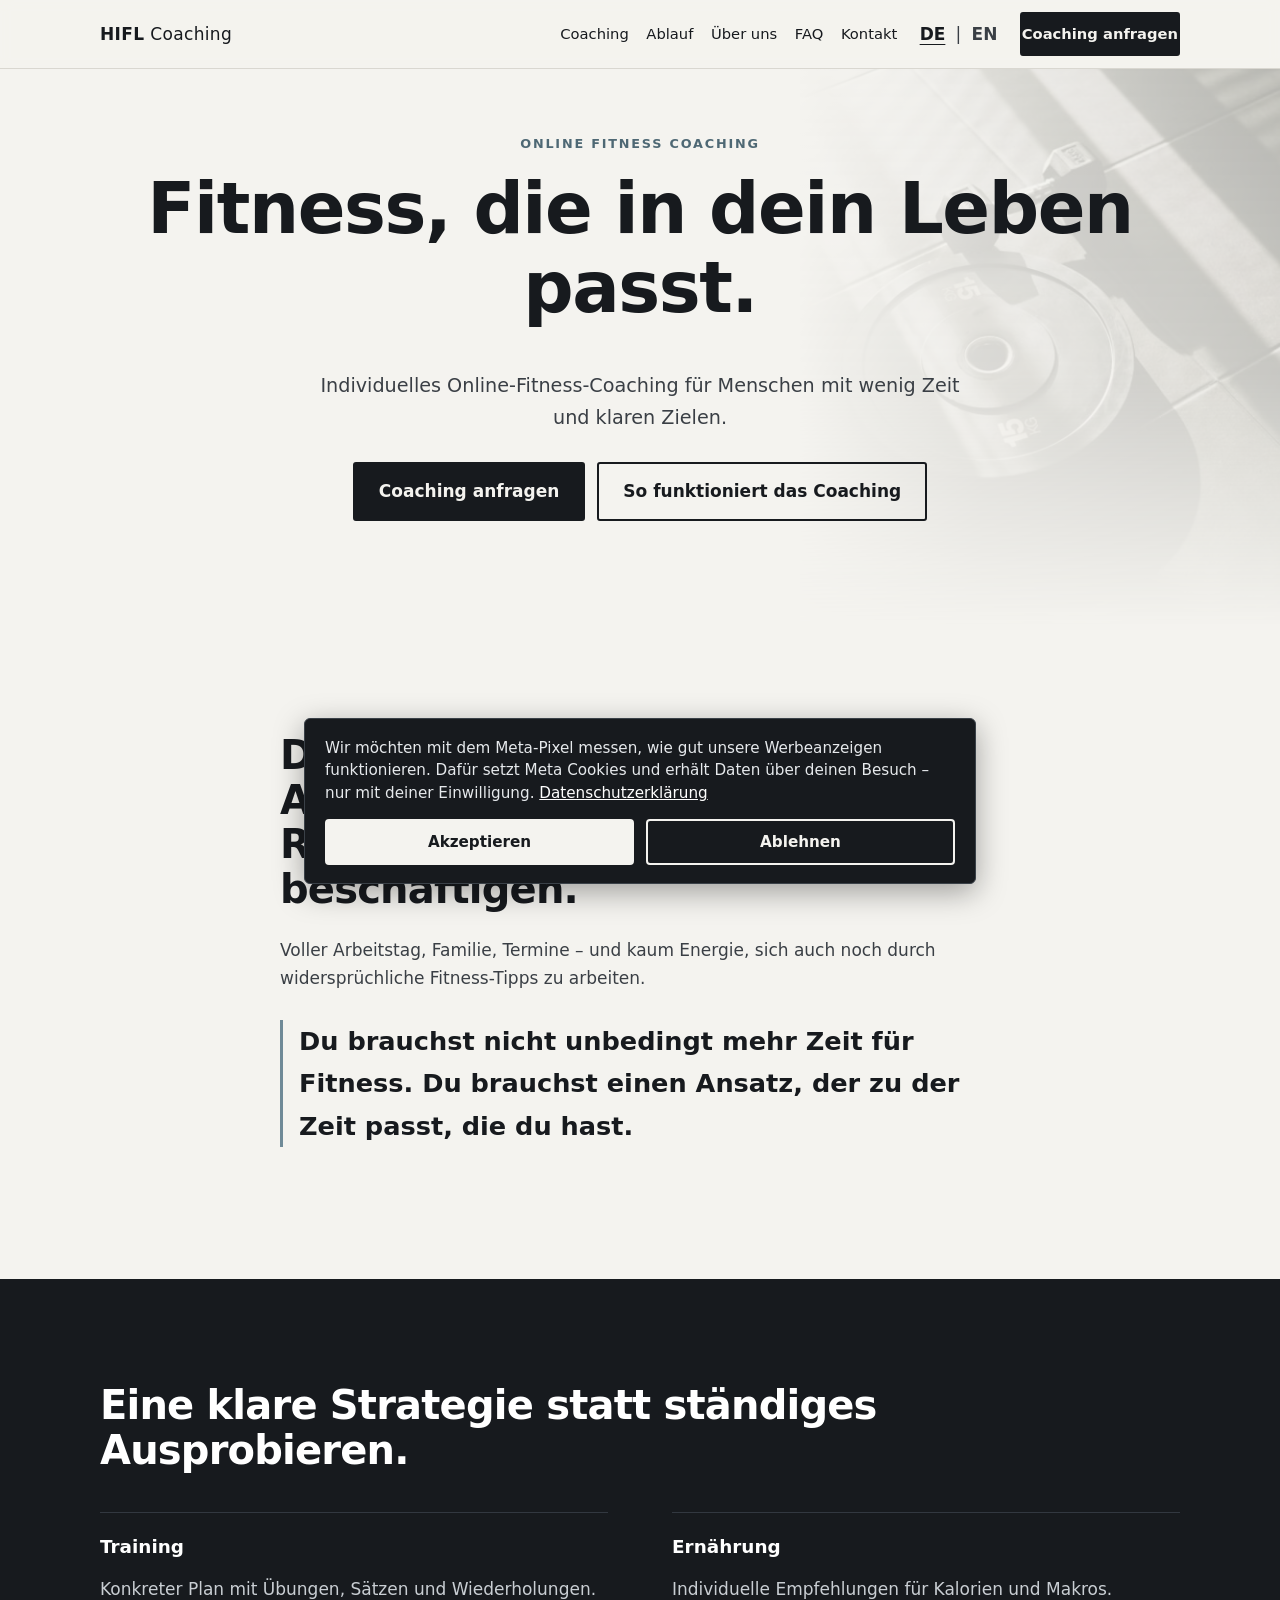
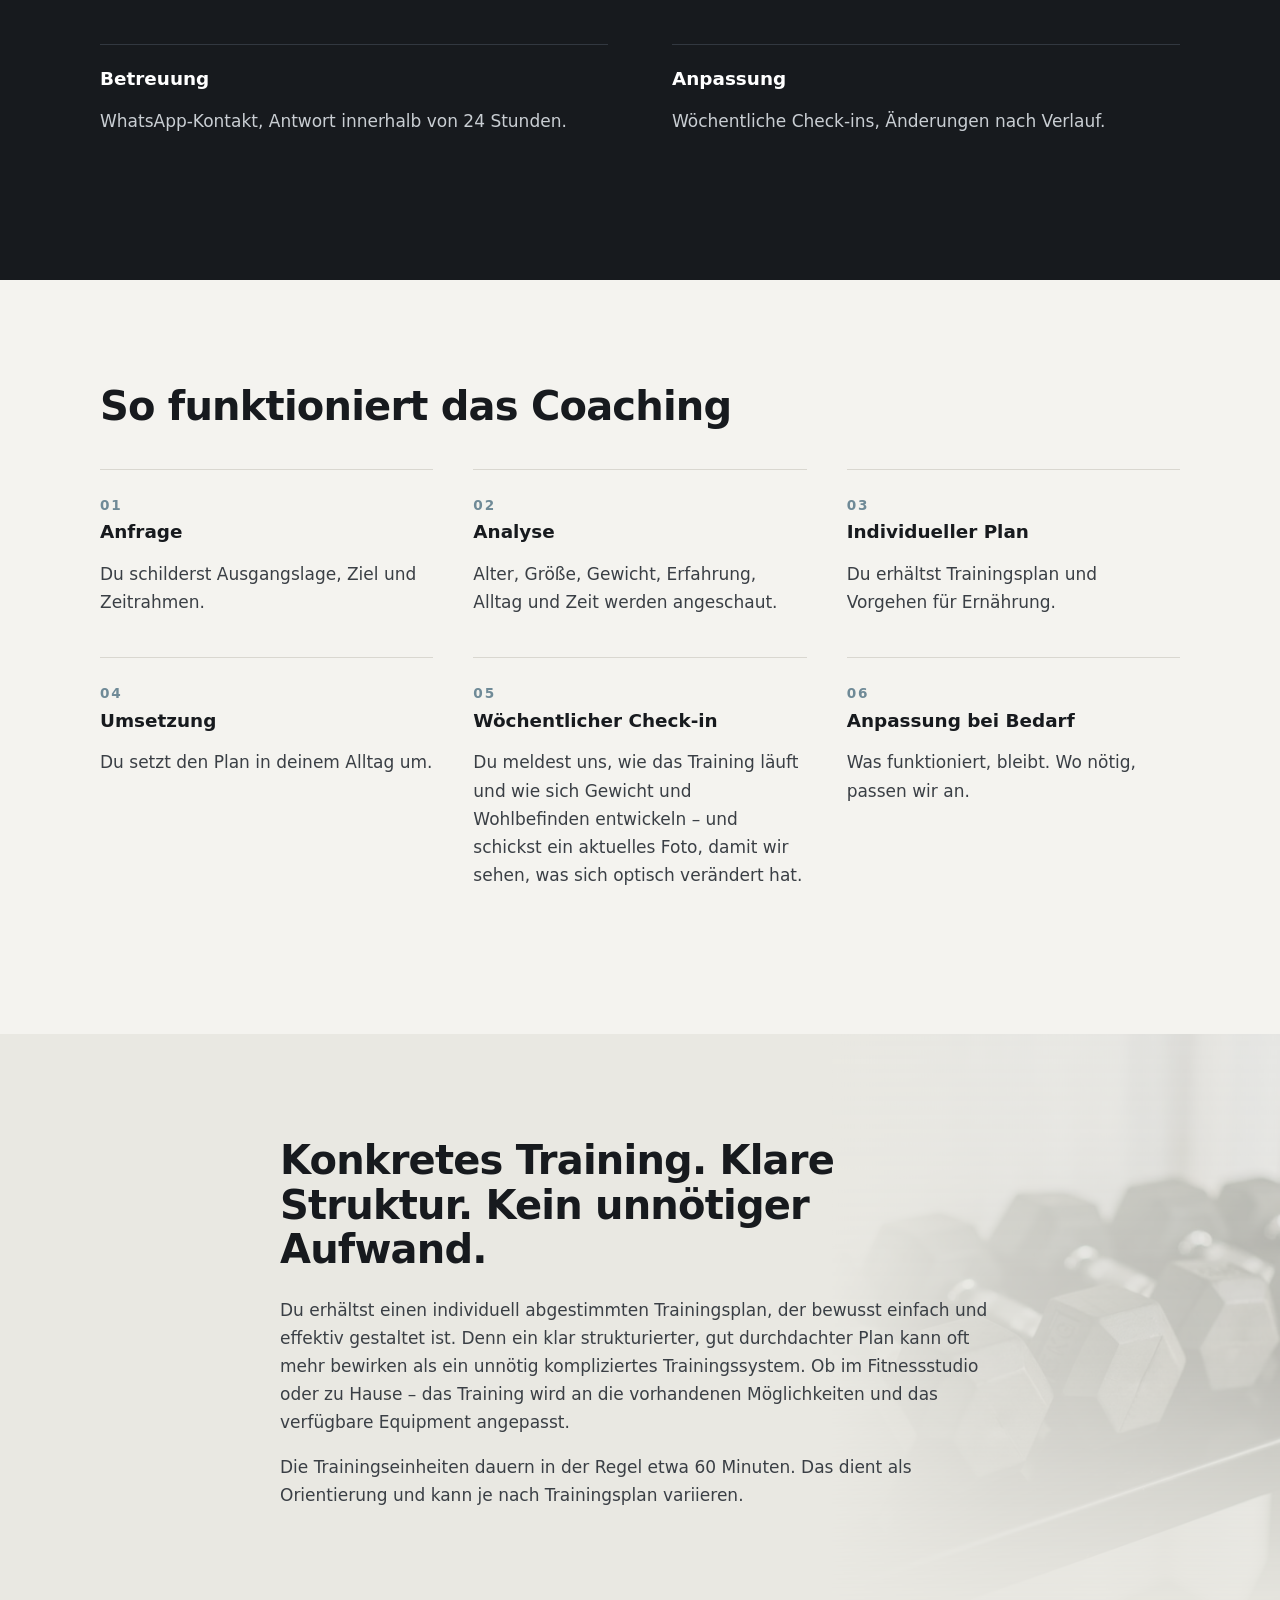
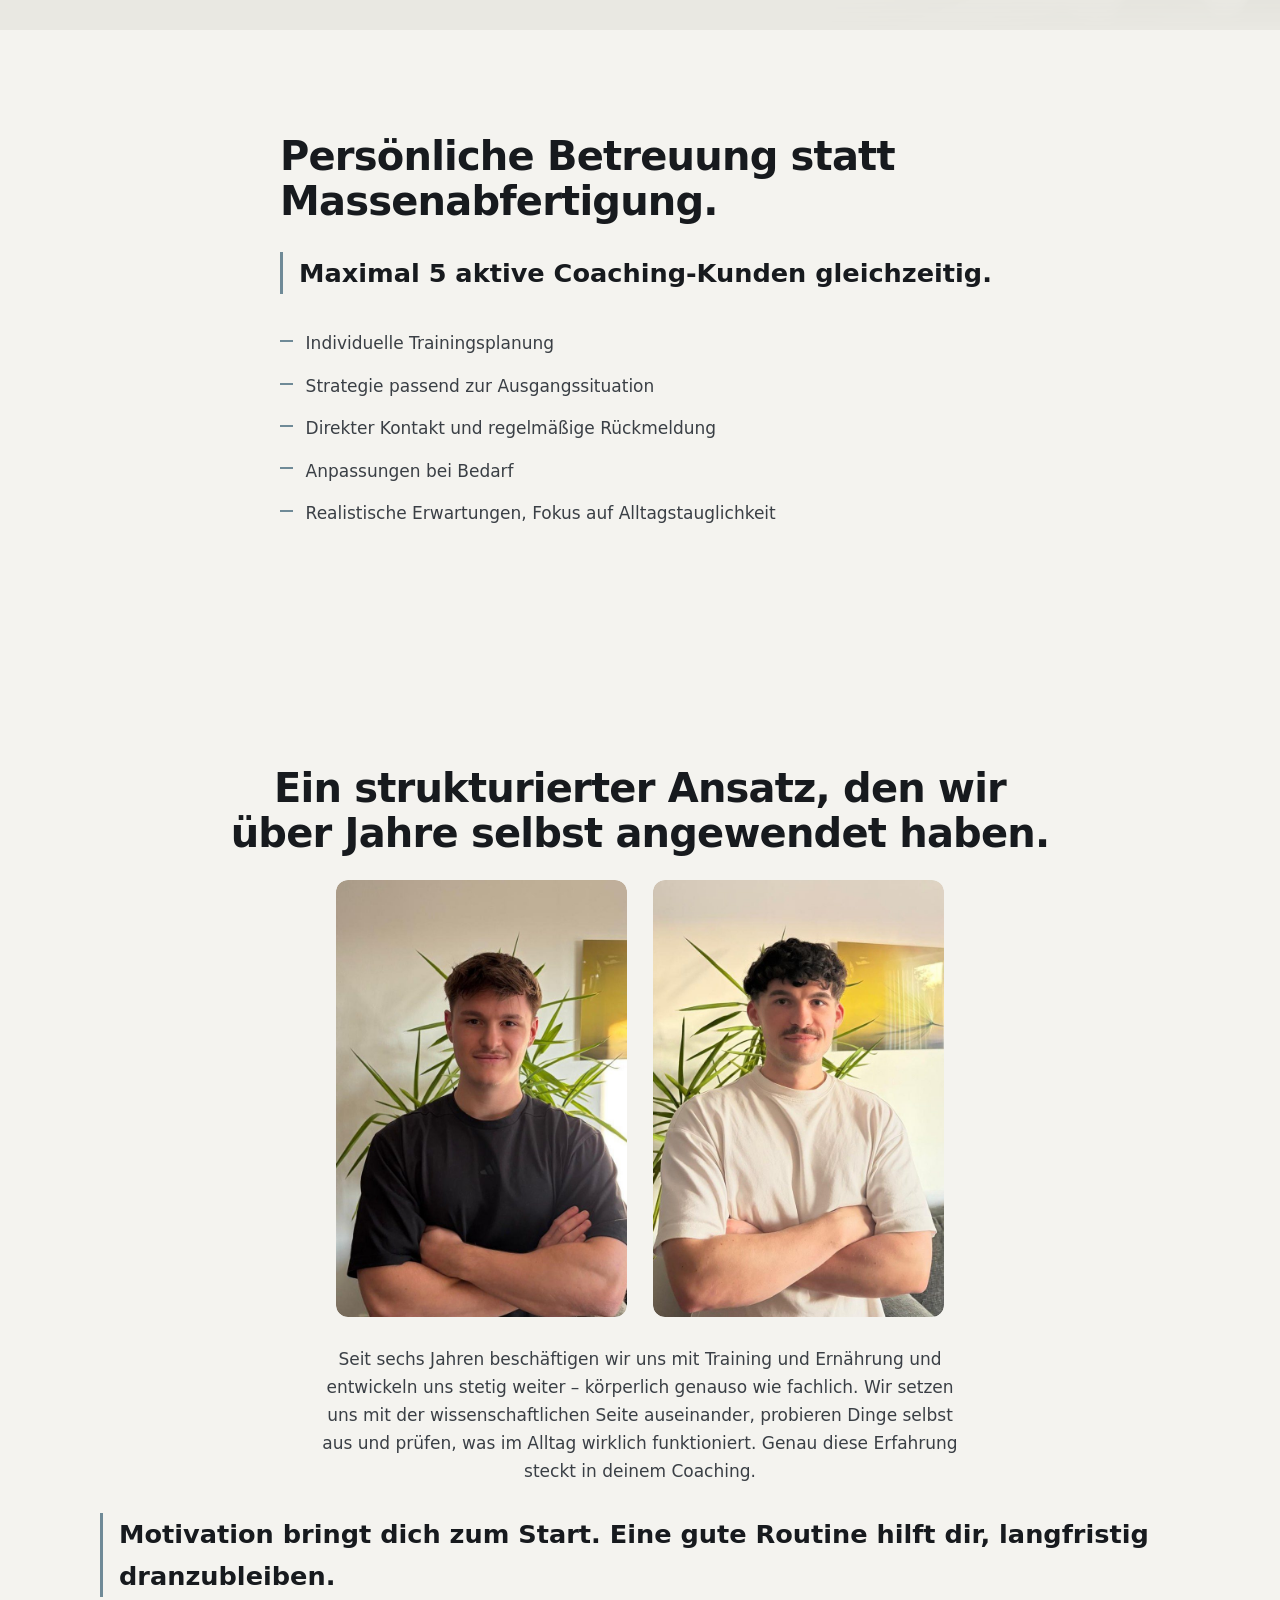
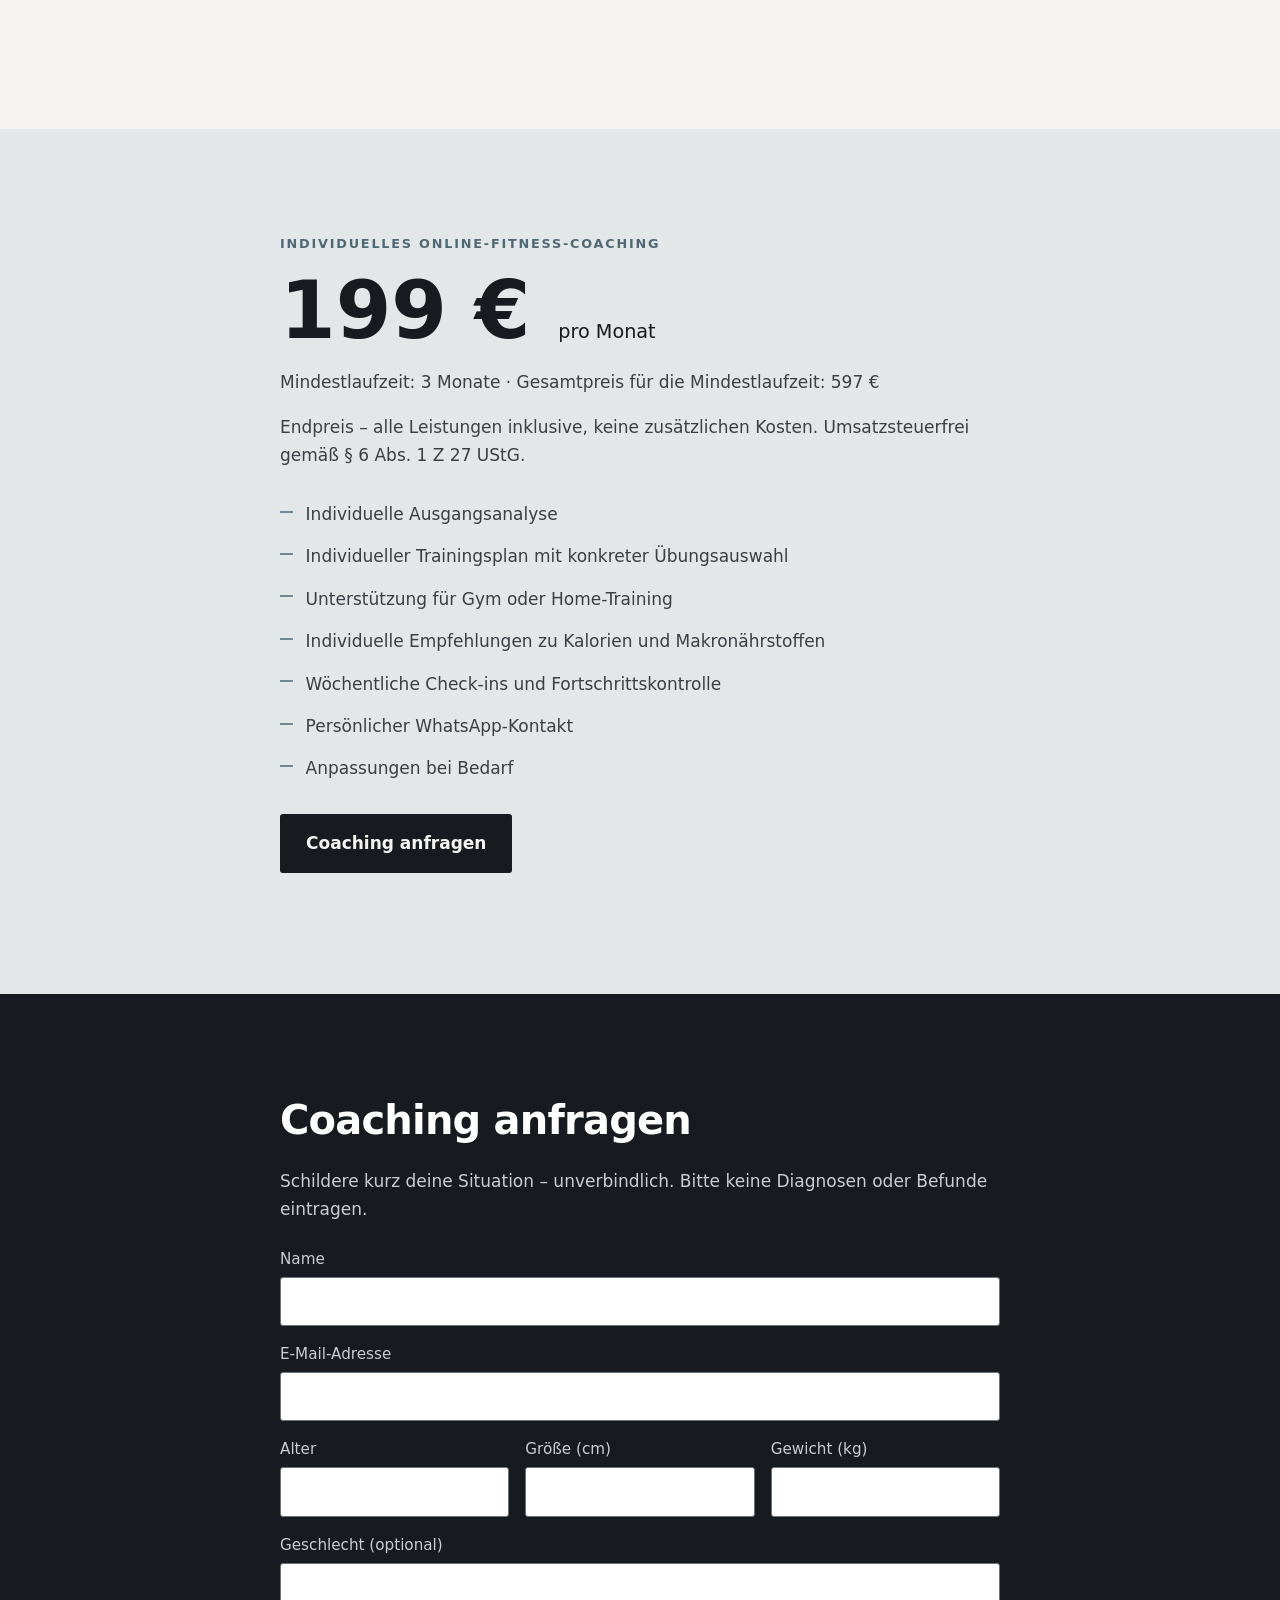
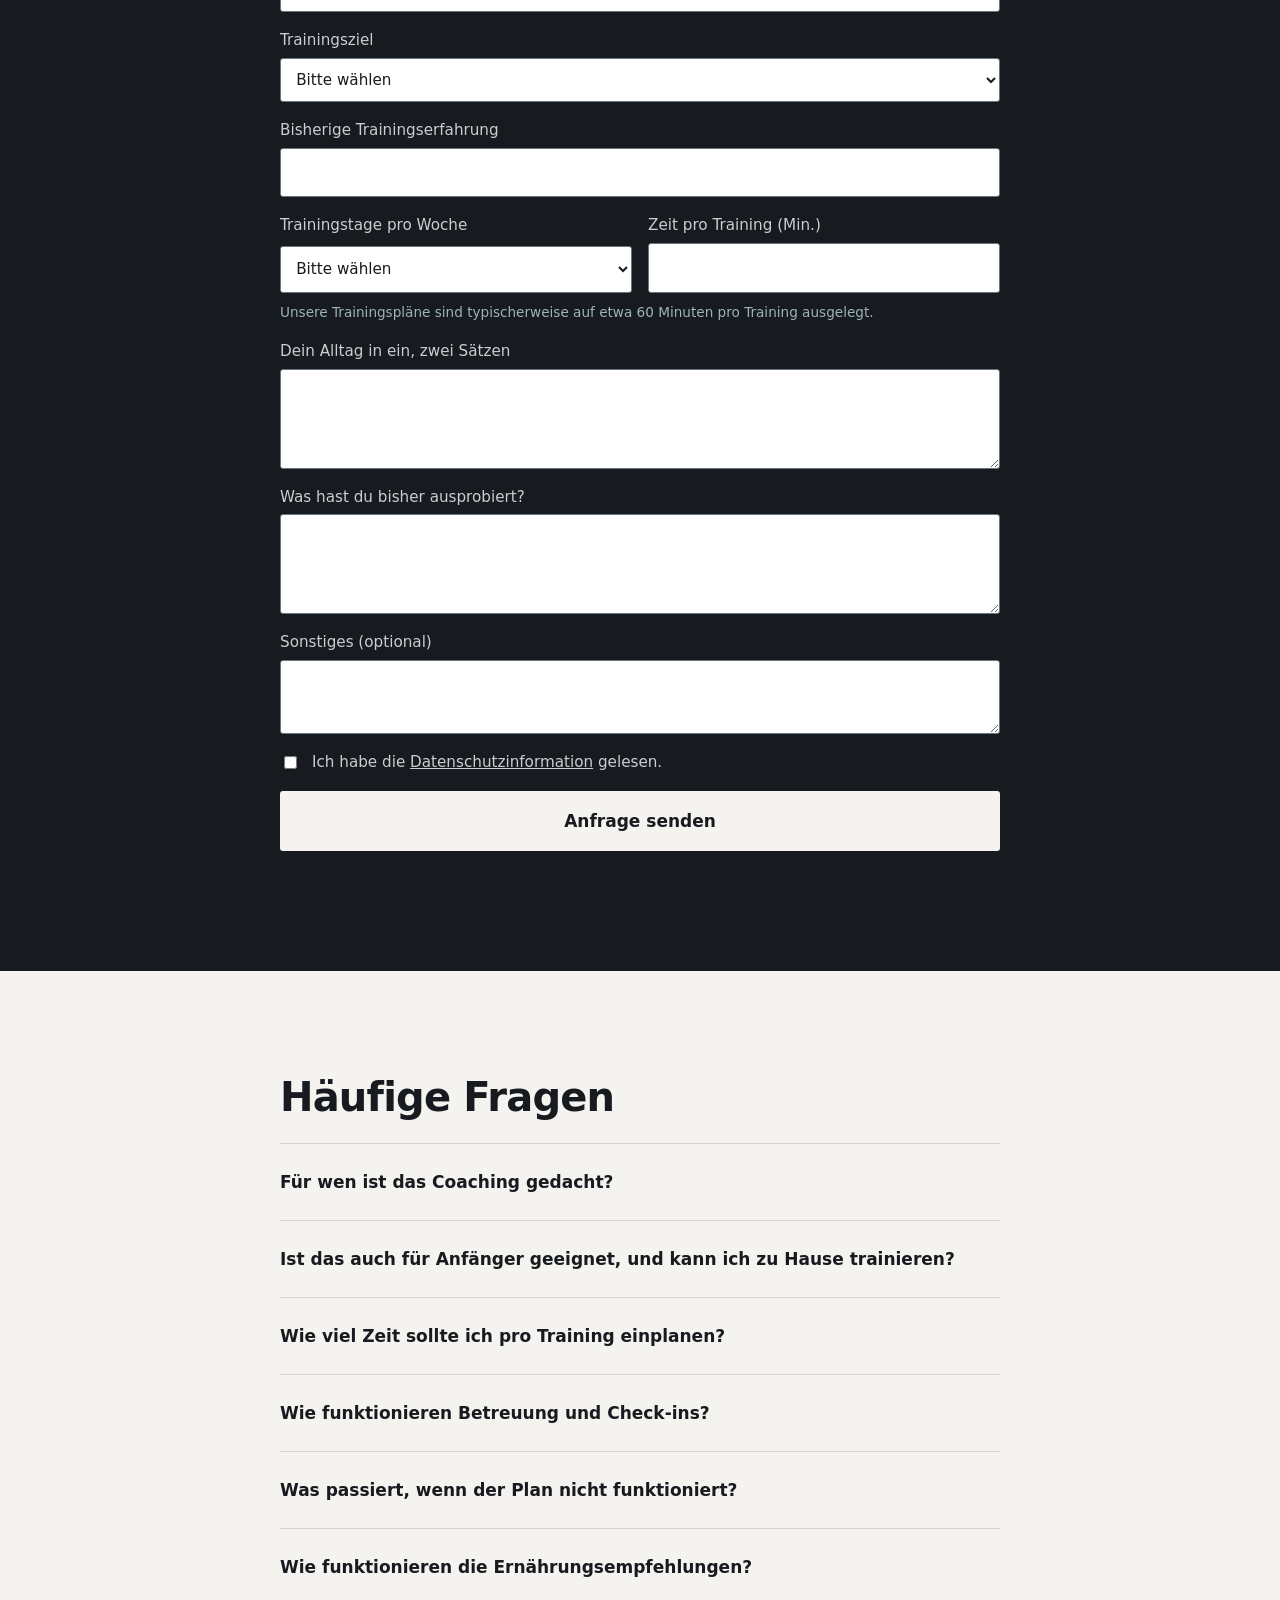
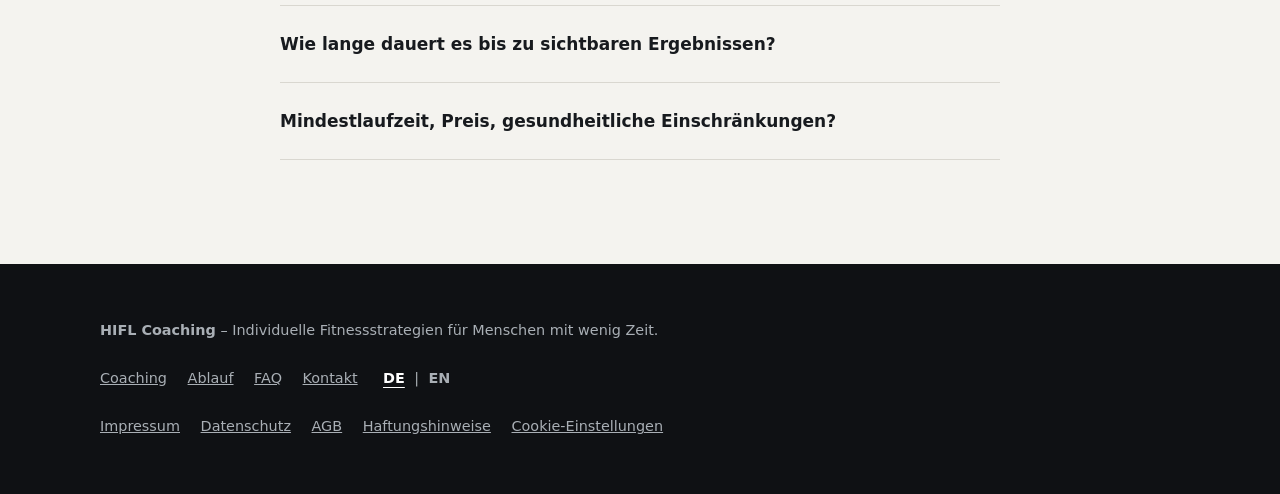
==== commit 296960e8: "Update index.html" ====
--- a/index.html
+++ b/index.html
@@ -3,6 +3,7 @@
 <head>
 <meta charset="utf-8">
 <meta name="viewport" content="width=device-width, initial-scale=1, viewport-fit=cover">
+<meta name="facebook-domain-verification" content="ssqapfc9tymgourn35wtmcgumyp19a" />
 <title>HIFL Coaching – Individuelles Online-Fitness-Coaching</title>
 <meta name="description" content="Individuelles Online-Fitness-Coaching für Berufstätige mit wenig Zeit: Trainingsplan, Ernährungsempfehlungen und persönliche Betreuung.">
 <meta property="og:title" content="HIFL Coaching – Fitness, die in dein Leben passt.">
@@ -69,7 +70,7 @@
 .err{color:#ffb4a6;font-size:.85rem}.g3,.g2{display:grid;gap:1rem}.g3{grid-template-columns:repeat(3,1fr)}.g2{grid-template-columns:1fr 1fr}
 .chk{display:flex;gap:.75rem;align-items:flex-start}.chk input{width:auto;min-height:0;margin-top:.35rem}
 .hp{position:absolute;left:-9999px}.hint{font-size:.85rem;margin:-.5rem 0 0;color:#9db3bd}
-#status{margin:0;font-weight:600}#status.ok{color:#a8dcb4}#status.bad{color:#ffb4a6}
+#thanks{padding:1.75rem 1.5rem;border:1px solid #3a4148;border-left:4px solid #a8dcb4;border-radius:4px;background:rgba(255,255,255,.06);color:#e6e9ec;outline:0}#thanks h3{margin:0 0 .5rem;font-size:1.5rem;color:#fff}#thanks p{margin:0}#thanks[hidden],#form[hidden]{display:none}#cc{position:fixed;left:1rem;right:1rem;bottom:1rem;max-width:42rem;margin:0 auto;background:#171A1E;color:#e6e9ec;border:1px solid #3a4148;border-radius:6px;padding:1.1rem 1.25rem;z-index:50;box-shadow:0 8px 30px rgba(0,0,0,.35);font-size:.95rem;line-height:1.5}#cc[hidden]{display:none}#cc p{margin:0 0 .9rem}#cc a{color:#fff;text-decoration:underline}#cc .row{display:flex;gap:.75rem;flex-wrap:wrap}#cc button{flex:1 1 9rem;min-height:44px;padding:.6rem 1.1rem;border-radius:4px;font:inherit;font-weight:600;cursor:pointer;border:2px solid #f4f3ef}#cc .yes{background:#f4f3ef;color:#171A1E}#cc .no{background:transparent;color:#f4f3ef}#status{margin:0;font-weight:600}#status.ok{color:#a8dcb4}#status.bad{color:#ffb4a6}
 .site-footer{background:#0f1114;color:#a9afb5;padding:2.5rem 0;font-size:.9rem}.site-footer a{margin-right:1rem}.site-footer .lang button{color:#a9afb5}.site-footer .lang button[aria-pressed=true]{color:#fff}
 .reveal{opacity:0;transform:translateY(14px);transition:opacity .6s,transform .6s}.reveal.in{opacity:1;transform:none}
 @media(min-width:48em){
@@ -216,6 +217,7 @@
     <button class="btn" type="submit" data-t="l_send">Anfrage senden</button>
     <p id="status" role="status" aria-live="polite"></p>
   </form>
+  <div id="thanks" tabindex="-1" role="status" hidden><h3 data-t="th_h">Danke für deine Anfrage!</h3><p data-t="th_p">Deine Nachricht ist bei uns eingegangen. Wir melden uns persönlich bei dir.</p></div>
 </div></section>
 
 <section class="sec light" id="faq"><div class="wrap narrow">
@@ -235,14 +237,18 @@
   <p><b>HIFL Coaching</b> – <span data-t="ft_1">Individuelle Fitnessstrategien für Menschen mit wenig Zeit.</span></p>
   <p class="flinks"><a href="#coaching" data-t="n1">Coaching</a> <a href="#ablauf" data-t="n2">Ablauf</a> <a href="#faq" data-t="n5">FAQ</a> <a href="#kontakt" data-t="n6">Kontakt</a>
   <span class="lang" role="group" aria-label="Sprache / Language"><button type="button" data-lang="de" aria-pressed="true">DE</button> | <button type="button" data-lang="en" aria-pressed="false">EN</button></span></p>
-  <p class="flinks"><a href="#" data-legal="impressum" data-t="f_imp">Impressum</a> <a href="#" data-legal="datenschutz" data-t="f_priv">Datenschutz</a> <a href="#" data-legal="agb">AGB</a> <a href="#" data-legal="haftungshinweise" data-t="f_haft">Haftungshinweise</a></p>
+  <p class="flinks"><a href="#" data-legal="impressum" data-t="f_imp">Impressum</a> <a href="#" data-legal="datenschutz" data-t="f_priv">Datenschutz</a> <a href="#" data-legal="agb">AGB</a> <a href="#" data-legal="haftungshinweise" data-t="f_haft">Haftungshinweise</a> <a href="#" id="cc-open" data-t="f_cc" hidden>Cookie-Einstellungen</a></p>
 </div></footer>
+<div id="cc" role="region" aria-label="Cookies" hidden><p><span data-t="cc_t">Wir möchten mit dem Meta-Pixel messen, wie gut unsere Werbeanzeigen funktionieren. Dafür setzt Meta Cookies und erhält Daten über deinen Besuch – nur mit deiner Einwilligung.</span> <a href="#" data-legal="datenschutz" data-t="cc_m">Datenschutzerklärung</a></p><div class="row"><button type="button" class="yes" id="cc-y" data-t="cc_y">Akzeptieren</button><button type="button" class="no" id="cc-n" data-t="cc_n">Ablehnen</button></div></div>
 <dialog id="legal" aria-labelledby="legal-t"><button type="button" class="dlg-x" id="legal-x" aria-label="Close / Schließen">×</button><h2 id="legal-t"></h2><div id="legal-b"></div></dialog>
 <script>
 "use strict";
 /* ===== KONFIGURATION ===== */
 // PLACEHOLDER: Endpunkt des Formulardienstes (z. B. Formspree) hier eintragen. Solange leer, wird NICHTS gesendet.
 const FORM_ENDPOINT = "https://formsubmit.co/ajax/anfrage.hifloffice@gmail.com";
+
+// Meta-Pixel: Pixel-ID (nur Ziffern) hier eintragen. Solange leer, wird nichts geladen und kein Cookie-Hinweis angezeigt.
+const META_PIXEL_ID = "1635216648405729";
 
 /* ===== ÜBERSETZUNGEN: Deutsch steht im HTML, Englisch hier (Schlüssel = data-t) ===== */
 const EN = {
@@ -273,7 +279,7 @@
 u_1:"I started from scratch with two small dumbbells. Later came a dumbbell set, a pull-up bar and parallettes – I only joined a gym after a year and a half, and I already had good results by then. I’m 22 and have been training for over five years. At 16–17, in my first diet, I went from 72 to 65 kg (about 11% body fat at the time). Today I weigh around 82 kg at an estimated 12–13%. That’s my own experience – no guarantee it will work the same way for you.",
 u_2:"I was always the chubby kid, with little self-confidence and a strong wish to change something. So I started at home with bodyweight exercises and joined a gym after about a year. What mattered most to me was fitting training into my daily life instead of forcing myself. That’s the only way to stay consistent.",
 u_k:"Motivation gets you started. A good routine helps you stay with it.",u_3:"Motivation fluctuates. A workable structure saves you repeated decisions – and therefore energy.",
-o_eye:"Individual online fitness coaching",o_pm:"per month",o_min:"Minimum term: 3 months · Total for the minimum term: €597",o_all:"Final price – all services included, no additional costs. VAT-exempt under Sec. 6(1) no. 27 UStG.",
+o_eye:"Individual online fitness coaching",o_pm:"per month",o_min:"Minimum term: 3 months · Total for the minimum term: €597",cc_t:"We would like to use the Meta Pixel to measure how well our ads perform. Meta sets cookies and receives data about your visit for this – only with your consent.",cc_m:"Privacy policy",cc_y:"Accept",cc_n:"Decline",f_cc:"Cookie settings",th_h:"Thank you for your request!",th_p:"Your message has reached us. We will get back to you personally.",o_all:"Final price – all services included, no additional costs. VAT-exempt under Sec. 6(1) no. 27 UStG.",
 o1:"Individual initial analysis",o2:"Individual training plan with concrete exercise selection",o3:"Support for gym or home training",o4:"Individual recommendations on calories and macronutrients",o5:"Weekly check-ins and progress tracking",o6:"Personal WhatsApp contact",o7:"Adjustments when needed",
 f_h:"Frequently asked questions",
 q1:"Who is the coaching for?",r1:"For working people around 40 and older who want to lose fat, build muscle or improve their shape and are looking for a clear plan that fits everyday life.",
@@ -349,16 +355,38 @@
     const r=await fetch(FORM_ENDPOINT,{method:"POST",body:new FormData(form),headers:{Accept:"application/json"}});
     const j=await r.json().catch(()=>({}));
     if(!r.ok||j.success===false||j.success==="false")throw new Error(j.message||r.status);
-    status.className="ok";status.textContent=MSG[lang].ok;form.reset();
+    status.className="ok";status.textContent=MSG[lang].ok;form.reset();trackContact();form.hidden=true;const th=$("#thanks");th.hidden=false;th.scrollIntoView({behavior:"smooth",block:"center"});th.focus({preventScroll:true});
   }catch(err){status.className="bad";status.textContent=MSG[lang].fail}
   finally{sending=false;sb.disabled=false}
 });
 try{const s=localStorage.getItem("nh-lang");if(s==="en")setLang("en")}catch(e){}
 
+/* Meta-Pixel: wird nur nach Einwilligung geladen */
+const cc=$("#cc"),ccOpen=$("#cc-open");
+const getConsent=()=>{try{return localStorage.getItem("hifl-consent")}catch(e){return null}};
+const setConsent=v=>{try{localStorage.setItem("hifl-consent",v)}catch(e){}};
+function loadPixel(){
+  if(!META_PIXEL_ID||window.fbq)return;
+  !function(f,b,e,v,n,t,s){if(f.fbq)return;n=f.fbq=function(){n.callMethod?n.callMethod.apply(n,arguments):n.queue.push(arguments)};if(!f._fbq)f._fbq=n;n.push=n;n.loaded=!0;n.version="2.0";n.queue=[];t=b.createElement(e);t.async=!0;t.src=v;s=b.getElementsByTagName(e)[0];s.parentNode.insertBefore(t,s)}(window,document,"script","https://connect.facebook.net/en_US/fbevents.js");
+  fbq("init",META_PIXEL_ID);fbq("track","PageView");
+}
+function trackContact(){if(typeof window.fbq==="function")fbq("track","Contact")}
+if(META_PIXEL_ID){
+  ccOpen.hidden=false;
+  const c=getConsent();
+  if(c==="yes")loadPixel();else if(c!=="no")cc.hidden=false;
+  ccOpen.addEventListener("click",e=>{e.preventDefault();cc.hidden=false});
+  $("#cc-y").addEventListener("click",()=>{setConsent("yes");cc.hidden=true;loadPixel()});
+  $("#cc-n").addEventListener("click",()=>{
+    const had=getConsent()==="yes";setConsent("no");cc.hidden=true;
+    if(had){["_fbp","_fbc"].forEach(n=>{document.cookie=n+"=;expires=Thu, 01 Jan 1970 00:00:00 GMT;path=/"});location.reload()}
+  });
+}
+
 /* Rechtstexte (PLATZHALTER, DE/EN) */
 const LEGAL={
  impressum:["Impressum", "Legal notice", "<h3>Angaben gemäß § 5 E-Commerce-Gesetz (ECG), § 63 Gewerbeordnung und § 25 Mediengesetz</h3><p><b>HIFL Coaching</b><br>Noah Kevin Himmelbauer<br>Am Sonnenhang 1, Tür 2<br>3325 Ferschnitz, Österreich</p><h3>Kontakt</h3><p>E-Mail: anfrage.hifloffice@gmail.com</p><h3>Unternehmensgegenstand</h3><p>Online-Fitness-Coaching</p><h3>Gewerbe</h3><p>Gewerbewortlaut: <mark>Erstellung von Trainingskonzepten für gesundheitsbewusste Personen</mark><br>Gewerbeart: freies Gewerbe<br>Gewerbebehörde und Aufsichtsbehörde: Bezirkshauptmannschaft Amstetten<br>GISA-Zahl: <mark>40273464</mark></p><h3>Umsatzsteuer</h3><p>Umsatzsteuerfrei als Kleinunternehmer gemäß § 6 Abs. 1 Z 27 UStG; es wird keine Umsatzsteuer ausgewiesen.</p><h3>Kammerzugehörigkeit und Berufsrecht</h3><p>Mitglied der Wirtschaftskammer Niederösterreich. Es gelten die Bestimmungen der Gewerbeordnung (abrufbar unter www.ris.bka.gv.at).</p><h3>Offenlegung gemäß § 25 Mediengesetz</h3><p>Medieninhaber und Herausgeber: Noah Kevin Himmelbauer, Ferschnitz. Grundlegende Richtung: Information über das Online-Fitness-Coaching-Angebot von HIFL Coaching.</p><h3>Urheberrecht</h3><p>Texte, Logo und Gestaltung dieser Webseite sind urheberrechtlich geschützt. Jede Verwendung außerhalb der gesetzlichen Grenzen bedarf unserer Zustimmung.</p><h3>Haftung für Inhalte und Links</h3><p>Die Inhalte dieser Website wurden mit Sorgfalt erstellt. Für die Richtigkeit, Vollständigkeit und Aktualität übernehmen wir jedoch keine Gewähr. Die Inhalte stellen allgemeine Informationen und unverbindliche Empfehlungen dar (siehe auch Haftungshinweise).</p>", "<h3>Information pursuant to Sec. 5 E-Commerce Act (ECG), Sec. 63 Trade Act (GewO) and Sec. 25 Media Act (Austria)</h3><p><b>HIFL Coaching</b><br>Noah Kevin Himmelbauer<br>Am Sonnenhang 1, Tür 2<br>3325 Ferschnitz, Austria</p><h3>Contact</h3><p>Email: anfrage.hifloffice@gmail.com</p><h3>Business purpose</h3><p>Online fitness coaching</p><h3>Trade licence</h3><p>Trade description: <mark>Creation of training concepts for health-conscious persons</mark><br>Type of trade: unregulated trade (freies Gewerbe)<br>Trade and supervisory authority: District Authority Amstetten (Bezirkshauptmannschaft Amstetten)<br>GISA number: <mark>40273464</mark></p><h3>VAT</h3><p>VAT-exempt as a small business under Sec. 6(1) no. 27 UStG; no VAT is charged.</p><h3>Chamber membership and professional law</h3><p>Member of the Economic Chamber of Lower Austria (Wirtschaftskammer Niederösterreich). The Austrian Trade Act (Gewerbeordnung) applies (available at www.ris.bka.gv.at).</p><h3>Disclosure pursuant to Sec. 25 Media Act</h3><p>Media owner and publisher: Noah Kevin Himmelbauer, Ferschnitz. Basic orientation: information about the online fitness coaching offer of HIFL Coaching.</p><h3>Copyright</h3><p>The texts, logo and design of this website are protected by copyright. Any use beyond the limits of the law requires our consent.</p><h3>Liability for content and links</h3><p>The content of this website has been prepared with care. However, we do not guarantee its accuracy, completeness or timeliness. The content provides general information and non-binding recommendations (see also Disclaimer).</p>"],
- datenschutz:["Datenschutz", "Privacy policy", "<h3>1. Verantwortlicher</h3><p>Verantwortlich für die Datenverarbeitung auf dieser Website ist: Noah Kevin Himmelbauer, HIFL Coaching, Am Sonnenhang 1, Tür 2, 3325 Ferschnitz, Österreich, E-Mail: anfrage.hifloffice@gmail.com.</p><h3>2. Hosting und Server-Logfiles</h3><p>Diese Webseite wird über GitHub Pages bereitgestellt (GitHub Inc., Microsoft-Konzern, USA). Beim Aufruf verarbeitet der Anbieter technisch notwendige Daten wie IP-Adresse, Zeitpunkt, aufgerufene Seite und Browserangaben. Rechtsgrundlage ist unser berechtigtes Interesse an einem sicheren und effizienten Betrieb (Art. 6 Abs. 1 lit. f DSGVO). Die Übermittlung in die USA stützt sich auf die vom Anbieter bereitgestellten Garantien, etwa das EU-US Data Privacy Framework oder Standardvertragsklauseln.</p><h3>3. Kontaktformular (Coaching-Anfrage)</h3><p>Wenn du das Formular nutzt, verarbeiten wir die von dir eingegebenen Daten (z. B. Name, E-Mail-Adresse und deine Angaben zu Alltag, Zielen und bisherigen Erfahrungen), um deine Anfrage zu bearbeiten und mit dir in Kontakt zu treten. Rechtsgrundlage sind vorvertragliche Maßnahmen auf deine Anfrage (Art. 6 Abs. 1 lit. b DSGVO) bzw. unser berechtigtes Interesse an der Beantwortung von Anfragen (Art. 6 Abs. 1 lit. f DSGVO).</p><p>Die Übermittlung läuft über den Formulardienst FormSubmit (formsubmit.co), der die Anfrage per E-Mail an uns weiterleitet. Der Anbieter kann die Daten kurzzeitig zwischenspeichern und seinen Sitz oder seine Server außerhalb der EU haben. Wir verwenden dabei keine Spamschutz-Abfrage von Google (reCAPTCHA). Die E-Mails gehen in unserem Postfach bei Google (Gmail) ein. Unser Postfach wird bei Google (Gmail, USA) geführt, die Übermittlung stützt sich auf die vom Anbieter bereitgestellten Garantien, etwa das EU-US Data Privacy Framework oder Standardvertragsklauseln. Dasselbe gilt, wenn du uns direkt per E-Mail schreibst.</p><p>Bitte trage im Formular keine Diagnosen, Befunde oder sonstigen Gesundheitsdaten ein.</p><h3>4. Daten im Rahmen des Coachings</h3><p>Im laufenden Coaching verarbeiten wir die Daten, die du uns mitteilst (z. B. Ziele, Trainings- und Fortschrittsdaten, Angaben zu Ernährung und Alltag), um die vereinbarte Leistung zu erbringen (Art. 6 Abs. 1 lit. b DSGVO). Gesundheitsbezogene Angaben teilst du freiwillig mit; wir verarbeiten sie nur auf Grundlage deiner ausdrücklichen Einwilligung (Art. 9 Abs. 2 lit. a DSGVO), die du jederzeit widerrufen kannst. Die Einwilligung holen wir vor Beginn des Coachings in Textform (z. B. per E-Mail) ein. Die Coaching-Daten werden ausschließlich lokal auf dem Gerät des Verantwortlichen gespeichert.</p><h3>5. Kommunikation über WhatsApp</h3><p>Der persönliche Kontakt im Coaching erfolgt, wenn vereinbart, über WhatsApp (Meta Platforms Ireland Limited). Dabei werden Nachrichteninhalte Ende-zu-Ende verschlüsselt übertragen, Metadaten (z. B. Telefonnummer, Zeitpunkt der Kommunikation) können jedoch von WhatsApp verarbeitet werden. Die Nutzung ist freiwillig, auf Wunsch kommunizieren wir auch per E-Mail. Dafür wird eine private Mobilnummer verwendet. Deine Telefonnummer nutzen wir ausschließlich für das Coaching.</p><h3>6. Zahlungsabwicklung</h3><p>Die Bezahlung erfolgt per Banküberweisung auf Rechnung; die Rechnung enthält die Überweisungsdaten. Dafür verarbeiten wir die nötigen Rechnungs- und Zahlungsdaten (z. B. Name, Anschrift, Rechnungsbetrag, Zahlungseingang), um die Rechnung zu erstellen und den Zahlungseingang zu prüfen (Art. 6 Abs. 1 lit. b DSGVO) sowie gesetzliche Aufbewahrungspflichten zu erfüllen (Art. 6 Abs. 1 lit. c DSGVO). Es werden keine Zahlungsdienstleister wie PayPal oder Kreditkartenanbieter eingebunden. Die beteiligten Banken verarbeiten Zahlungsdaten in eigener Verantwortung.</p><h3>7. Cookies und lokale Speicherung</h3><p>Diese Website setzt keine Tracking-Cookies und verwendet keine Analyse- oder Werbedienste. Im Browser wird lediglich deine gewählte Sprache (Deutsch oder Englisch) lokal gespeichert. Dieser Eintrag ist für die Funktion der Website erforderlich, wird nicht an uns übermittelt und kann jederzeit in den Browsereinstellungen gelöscht werden. Es werden keine externen Schriften oder Skripte nachgeladen. Eine automatisierte Entscheidungsfindung oder Profilbildung findet nicht statt.</p><h3>8. Speicherdauer</h3><p>Anfragen ohne Vertragsabschluss löschen wir spätestens nach sechs Monaten. Daten aus einem Coaching-Vertrag speichern wir, solange es zur Vertragserfüllung nötig ist, und darüber hinaus, soweit gesetzliche Aufbewahrungspflichten bestehen (z. B. sieben Jahre für Buchhaltungsunterlagen nach der Bundesabgabenordnung). Gesundheitsbezogene Angaben löschen wir nach Ende des Coachings, sobald sie nicht mehr benötigt werden.</p><h3>9. Empfänger</h3><p>Wir geben deine Daten nur weiter, soweit das zur Leistungserbringung nötig oder gesetzlich vorgeschrieben ist, etwa an die oben genannten Dienstleister und an Behörden (z. B. das Finanzamt). Darüber hinaus gibt es keine weiteren Empfänger.</p><h3>10. Deine Rechte</h3><p>Dir stehen nach der DSGVO die Rechte auf Auskunft, Berichtigung, Löschung, Einschränkung der Verarbeitung, Datenübertragbarkeit und Widerspruch zu (Art. 15 bis 21 DSGVO). Erteilte Einwilligungen kannst du jederzeit mit Wirkung für die Zukunft widerrufen. Schreibe dazu an anfrage.hifloffice@gmail.com. Du hast außerdem das Recht, dich bei der Datenschutzbehörde zu beschweren: Österreichische Datenschutzbehörde, Barichgasse 40–42, 1030 Wien, www.dsb.gv.at.</p><h3>11. Änderungen</h3><p>Wir passen diese Erklärung an, wenn sich Rechtslage oder Angebot ändern. Stand: November 2026.</p>", "<h3>1. Controller</h3><p>The controller for data processing on this website is: Noah Kevin Himmelbauer, HIFL Coaching, Am Sonnenhang 1, Tür 2, 3325 Ferschnitz, Austria, email: anfrage.hifloffice@gmail.com.</p><h3>2. Hosting and server log files</h3><p>This website is provided via GitHub Pages (GitHub Inc., Microsoft group, USA). When you visit it, the provider processes technically necessary data such as IP address, time, page requested and browser information. The legal basis is our legitimate interest in secure and efficient operation (Art. 6(1)(f) GDPR). The transfer to the USA relies on the safeguards provided by the provider, such as the EU-US Data Privacy Framework or standard contractual clauses.</p><h3>3. Contact form (coaching enquiry)</h3><p>If you use the form, we process the data you enter (e.g. name, email address and your details about daily life, goals and previous experience) to handle your enquiry and contact you. The legal basis is pre-contractual measures at your request (Art. 6(1)(b) GDPR) or our legitimate interest in answering enquiries (Art. 6(1)(f) GDPR).</p><p>The enquiry is transmitted via the form service FormSubmit (formsubmit.co), which forwards it to us by email. The provider may store the data briefly and may be based or have servers outside the EU. We do not use a spam-protection check from Google (reCAPTCHA). The emails arrive in our mailbox at Google (Gmail). Our mailbox is operated by Google (Gmail, USA); the transfer relies on the safeguards provided by the provider, such as the EU-US Data Privacy Framework or standard contractual clauses. The same applies if you write to us directly by email.</p><p>Please do not enter diagnoses, medical findings or other health data in the form.</p><h3>4. Data during coaching</h3><p>During coaching we process the data you share with us (e.g. goals, training and progress data, information on nutrition and daily life) to provide the agreed service (Art. 6(1)(b) GDPR). Health-related information is shared voluntarily; we process it only on the basis of your explicit consent (Art. 9(2)(a) GDPR), which you may withdraw at any time. We obtain consent in text form (e.g. by email) before coaching starts. Coaching data is stored exclusively locally on the controller’s device.</p><h3>5. Communication via WhatsApp</h3><p>If agreed, personal contact during coaching takes place via WhatsApp (Meta Platforms Ireland Limited). Message content is end-to-end encrypted, but metadata (e.g. phone number, time of communication) may be processed by WhatsApp. Use is voluntary; on request we also communicate by email. A private mobile number is used for this. We use your phone number exclusively for the coaching.</p><h3>6. Payment processing</h3><p>Payment is made by bank transfer against invoice; the invoice contains the transfer details. For this we process the necessary invoice and payment data (e.g. name, address, invoice amount, receipt of payment) to issue the invoice and verify receipt of payment (Art. 6(1)(b) GDPR) and to meet statutory retention obligations (Art. 6(1)(c) GDPR). No payment service providers such as PayPal or credit card providers are used. The banks involved process payment data under their own responsibility.</p><h3>7. Cookies and local storage</h3><p>This website sets no tracking cookies and uses no analytics or advertising services. Only your chosen language (German or English) is stored locally in your browser. This entry is required for the website to work, is not transmitted to us and can be deleted at any time in your browser settings. No external fonts or scripts are loaded. No automated decision-making or profiling takes place.</p><h3>8. Retention</h3><p>We delete enquiries that do not lead to a contract after six months at the latest. Data from a coaching contract is kept as long as necessary to perform the contract and beyond that where statutory retention obligations apply (e.g. seven years for accounting records under the Austrian Federal Fiscal Code). Health-related information is deleted after coaching ends once it is no longer needed.</p><h3>9. Recipients</h3><p>We only pass on your data where necessary to provide the service or required by law, e.g. to the providers named above and to authorities (e.g. the tax office). There are no further recipients.</p><h3>10. Your rights</h3><p>Under the GDPR you have the rights of access, rectification, erasure, restriction of processing, data portability and objection (Art. 15 to 21 GDPR). You may withdraw consent at any time with effect for the future. Write to anfrage.hifloffice@gmail.com. You also have the right to lodge a complaint with the supervisory authority: Austrian Data Protection Authority, Barichgasse 40–42, 1030 Vienna, www.dsb.gv.at.</p><h3>11. Changes</h3><p>We update this notice when the legal situation or our offer changes. As of: November 2026.</p>"],
+ datenschutz:["Datenschutz", "Privacy policy", "<h3>1. Verantwortlicher</h3><p>Verantwortlich für die Datenverarbeitung auf dieser Website ist: Noah Kevin Himmelbauer, HIFL Coaching, Am Sonnenhang 1, Tür 2, 3325 Ferschnitz, Österreich, E-Mail: anfrage.hifloffice@gmail.com.</p><h3>2. Hosting und Server-Logfiles</h3><p>Diese Webseite wird über GitHub Pages bereitgestellt (GitHub Inc., Microsoft-Konzern, USA). Beim Aufruf verarbeitet der Anbieter technisch notwendige Daten wie IP-Adresse, Zeitpunkt, aufgerufene Seite und Browserangaben. Rechtsgrundlage ist unser berechtigtes Interesse an einem sicheren und effizienten Betrieb (Art. 6 Abs. 1 lit. f DSGVO). Die Übermittlung in die USA stützt sich auf die vom Anbieter bereitgestellten Garantien, etwa das EU-US Data Privacy Framework oder Standardvertragsklauseln.</p><h3>3. Kontaktformular (Coaching-Anfrage)</h3><p>Wenn du das Formular nutzt, verarbeiten wir die von dir eingegebenen Daten (z. B. Name, E-Mail-Adresse und deine Angaben zu Alltag, Zielen und bisherigen Erfahrungen), um deine Anfrage zu bearbeiten und mit dir in Kontakt zu treten. Rechtsgrundlage sind vorvertragliche Maßnahmen auf deine Anfrage (Art. 6 Abs. 1 lit. b DSGVO) bzw. unser berechtigtes Interesse an der Beantwortung von Anfragen (Art. 6 Abs. 1 lit. f DSGVO).</p><p>Die Übermittlung läuft über den Formulardienst FormSubmit (formsubmit.co), der die Anfrage per E-Mail an uns weiterleitet. Der Anbieter kann die Daten kurzzeitig zwischenspeichern und seinen Sitz oder seine Server außerhalb der EU haben. Wir verwenden dabei keine Spamschutz-Abfrage von Google (reCAPTCHA). Die E-Mails gehen in unserem Postfach bei Google (Gmail) ein. Unser Postfach wird bei Google (Gmail, USA) geführt, die Übermittlung stützt sich auf die vom Anbieter bereitgestellten Garantien, etwa das EU-US Data Privacy Framework oder Standardvertragsklauseln. Dasselbe gilt, wenn du uns direkt per E-Mail schreibst.</p><p>Bitte trage im Formular keine Diagnosen, Befunde oder sonstigen Gesundheitsdaten ein.</p><h3>4. Daten im Rahmen des Coachings</h3><p>Im laufenden Coaching verarbeiten wir die Daten, die du uns mitteilst (z. B. Ziele, Trainings- und Fortschrittsdaten, Angaben zu Ernährung und Alltag), um die vereinbarte Leistung zu erbringen (Art. 6 Abs. 1 lit. b DSGVO). Gesundheitsbezogene Angaben teilst du freiwillig mit; wir verarbeiten sie nur auf Grundlage deiner ausdrücklichen Einwilligung (Art. 9 Abs. 2 lit. a DSGVO), die du jederzeit widerrufen kannst. Die Einwilligung holen wir vor Beginn des Coachings in Textform (z. B. per E-Mail) ein. Die Coaching-Daten werden ausschließlich lokal auf dem Gerät des Verantwortlichen gespeichert.</p><h3>5. Kommunikation über WhatsApp</h3><p>Der persönliche Kontakt im Coaching erfolgt, wenn vereinbart, über WhatsApp (Meta Platforms Ireland Limited). Dabei werden Nachrichteninhalte Ende-zu-Ende verschlüsselt übertragen, Metadaten (z. B. Telefonnummer, Zeitpunkt der Kommunikation) können jedoch von WhatsApp verarbeitet werden. Die Nutzung ist freiwillig, auf Wunsch kommunizieren wir auch per E-Mail. Dafür wird eine private Mobilnummer verwendet. Deine Telefonnummer nutzen wir ausschließlich für das Coaching.</p><h3>6. Zahlungsabwicklung</h3><p>Die Bezahlung erfolgt per Banküberweisung auf Rechnung; die Rechnung enthält die Überweisungsdaten. Dafür verarbeiten wir die nötigen Rechnungs- und Zahlungsdaten (z. B. Name, Anschrift, Rechnungsbetrag, Zahlungseingang), um die Rechnung zu erstellen und den Zahlungseingang zu prüfen (Art. 6 Abs. 1 lit. b DSGVO) sowie gesetzliche Aufbewahrungspflichten zu erfüllen (Art. 6 Abs. 1 lit. c DSGVO). Es werden keine Zahlungsdienstleister wie PayPal oder Kreditkartenanbieter eingebunden. Die beteiligten Banken verarbeiten Zahlungsdaten in eigener Verantwortung.</p><h3>7. Cookies und lokale Speicherung</h3><p>Diese Website verwendet keine Analyse-Tools. Im Browser wird deine gewählte Sprache (Deutsch oder Englisch) lokal gespeichert; dieser Eintrag ist für die Funktion der Website erforderlich, wird nicht an uns übermittelt und kann jederzeit in den Browsereinstellungen gelöscht werden. Ebenfalls lokal gespeichert wird deine Entscheidung zum Cookie-Hinweis.</p><p><b>Meta-Pixel (nur mit Einwilligung):</b> Wenn du im Cookie-Hinweis „Akzeptieren“ wählst, laden wir das Meta-Pixel der Meta Platforms Ireland Limited (Merrion Road, Dublin 4, Irland). Meta setzt dabei Cookies und erhält Daten über deinen Besuch, z. B. aufgerufene Seiten, IP-Adresse, Browser- und Geräteinformationen sowie das Ereignis „Kontakt“, wenn du eine Anfrage abschickst. Wir nutzen das, um die Wirkung unserer Werbeanzeigen auf Facebook und Instagram zu messen und die Anzeigen zu verbessern. Dabei können Daten in die USA übermittelt werden. Für die Erhebung und Übermittlung dieser Daten sind wir gemeinsam mit Meta verantwortlich. Rechtsgrundlage ist deine Einwilligung (Art. 6 Abs. 1 lit. a DSGVO, § 165 Abs. 3 TKG 2021). Du kannst sie jederzeit über „Cookie-Einstellungen“ im Seitenfuß widerrufen. Ohne deine Einwilligung wird das Pixel nicht geladen und es werden keine Daten an Meta gesendet; ohne Einwilligung werden auch keine externen Skripte nachgeladen. Eine automatisierte Entscheidungsfindung mit rechtlicher Wirkung findet nicht statt.</p><h3>8. Speicherdauer</h3><p>Anfragen ohne Vertragsabschluss löschen wir spätestens nach sechs Monaten. Daten aus einem Coaching-Vertrag speichern wir, solange es zur Vertragserfüllung nötig ist, und darüber hinaus, soweit gesetzliche Aufbewahrungspflichten bestehen (z. B. sieben Jahre für Buchhaltungsunterlagen nach der Bundesabgabenordnung). Gesundheitsbezogene Angaben löschen wir nach Ende des Coachings, sobald sie nicht mehr benötigt werden.</p><h3>9. Empfänger</h3><p>Wir geben deine Daten nur weiter, soweit das zur Leistungserbringung nötig oder gesetzlich vorgeschrieben ist, etwa an die oben genannten Dienstleister und an Behörden (z. B. das Finanzamt) sowie, nur mit deiner Einwilligung, an Meta (siehe Punkt 7). Darüber hinaus gibt es keine weiteren Empfänger.</p><h3>10. Deine Rechte</h3><p>Dir stehen nach der DSGVO die Rechte auf Auskunft, Berichtigung, Löschung, Einschränkung der Verarbeitung, Datenübertragbarkeit und Widerspruch zu (Art. 15 bis 21 DSGVO). Erteilte Einwilligungen kannst du jederzeit mit Wirkung für die Zukunft widerrufen. Schreibe dazu an anfrage.hifloffice@gmail.com. Du hast außerdem das Recht, dich bei der Datenschutzbehörde zu beschweren: Österreichische Datenschutzbehörde, Barichgasse 40–42, 1030 Wien, www.dsb.gv.at.</p><h3>11. Änderungen</h3><p>Wir passen diese Erklärung an, wenn sich Rechtslage oder Angebot ändern. Stand: November 2026.</p>", "<h3>1. Controller</h3><p>The controller for data processing on this website is: Noah Kevin Himmelbauer, HIFL Coaching, Am Sonnenhang 1, Tür 2, 3325 Ferschnitz, Austria, email: anfrage.hifloffice@gmail.com.</p><h3>2. Hosting and server log files</h3><p>This website is provided via GitHub Pages (GitHub Inc., Microsoft group, USA). When you visit it, the provider processes technically necessary data such as IP address, time, page requested and browser information. The legal basis is our legitimate interest in secure and efficient operation (Art. 6(1)(f) GDPR). The transfer to the USA relies on the safeguards provided by the provider, such as the EU-US Data Privacy Framework or standard contractual clauses.</p><h3>3. Contact form (coaching enquiry)</h3><p>If you use the form, we process the data you enter (e.g. name, email address and your details about daily life, goals and previous experience) to handle your enquiry and contact you. The legal basis is pre-contractual measures at your request (Art. 6(1)(b) GDPR) or our legitimate interest in answering enquiries (Art. 6(1)(f) GDPR).</p><p>The enquiry is transmitted via the form service FormSubmit (formsubmit.co), which forwards it to us by email. The provider may store the data briefly and may be based or have servers outside the EU. We do not use a spam-protection check from Google (reCAPTCHA). The emails arrive in our mailbox at Google (Gmail). Our mailbox is operated by Google (Gmail, USA); the transfer relies on the safeguards provided by the provider, such as the EU-US Data Privacy Framework or standard contractual clauses. The same applies if you write to us directly by email.</p><p>Please do not enter diagnoses, medical findings or other health data in the form.</p><h3>4. Data during coaching</h3><p>During coaching we process the data you share with us (e.g. goals, training and progress data, information on nutrition and daily life) to provide the agreed service (Art. 6(1)(b) GDPR). Health-related information is shared voluntarily; we process it only on the basis of your explicit consent (Art. 9(2)(a) GDPR), which you may withdraw at any time. We obtain consent in text form (e.g. by email) before coaching starts. Coaching data is stored exclusively locally on the controller’s device.</p><h3>5. Communication via WhatsApp</h3><p>If agreed, personal contact during coaching takes place via WhatsApp (Meta Platforms Ireland Limited). Message content is end-to-end encrypted, but metadata (e.g. phone number, time of communication) may be processed by WhatsApp. Use is voluntary; on request we also communicate by email. A private mobile number is used for this. We use your phone number exclusively for the coaching.</p><h3>6. Payment processing</h3><p>Payment is made by bank transfer against invoice; the invoice contains the transfer details. For this we process the necessary invoice and payment data (e.g. name, address, invoice amount, receipt of payment) to issue the invoice and verify receipt of payment (Art. 6(1)(b) GDPR) and to meet statutory retention obligations (Art. 6(1)(c) GDPR). No payment service providers such as PayPal or credit card providers are used. The banks involved process payment data under their own responsibility.</p><h3>7. Cookies and local storage</h3><p>This website uses no analytics tools. Your chosen language (German or English) is stored locally in your browser; this entry is required for the website to work, is not transmitted to us and can be deleted at any time in your browser settings. Your choice regarding the cookie notice is also stored locally.</p><p><b>Meta Pixel (only with consent):</b> If you choose “Accept” in the cookie notice, we load the Meta Pixel of Meta Platforms Ireland Limited (Merrion Road, Dublin 4, Ireland). Meta sets cookies and receives data about your visit, e.g. pages viewed, IP address, browser and device information and the “Contact” event when you send an enquiry. We use this to measure the performance of our ads on Facebook and Instagram and to improve them. Data may be transferred to the USA. We are jointly responsible with Meta for collecting and transmitting this data. The legal basis is your consent (Art. 6(1)(a) GDPR, Sec. 165(3) TKG 2021). You can withdraw it at any time via “Cookie settings” in the footer. Without your consent the pixel is not loaded and no data is sent to Meta; no external scripts are loaded either. No automated decision-making with legal effect takes place.</p><h3>8. Retention</h3><p>We delete enquiries that do not lead to a contract after six months at the latest. Data from a coaching contract is kept as long as necessary to perform the contract and beyond that where statutory retention obligations apply (e.g. seven years for accounting records under the Austrian Federal Fiscal Code). Health-related information is deleted after coaching ends once it is no longer needed.</p><h3>9. Recipients</h3><p>We only pass on your data where necessary to provide the service or required by law, e.g. to the providers named above and to authorities (e.g. the tax office) and, only with your consent, to Meta (see section 7). There are no further recipients.</p><h3>10. Your rights</h3><p>Under the GDPR you have the rights of access, rectification, erasure, restriction of processing, data portability and objection (Art. 15 to 21 GDPR). You may withdraw consent at any time with effect for the future. Write to anfrage.hifloffice@gmail.com. You also have the right to lodge a complaint with the supervisory authority: Austrian Data Protection Authority, Barichgasse 40–42, 1030 Vienna, www.dsb.gv.at.</p><h3>11. Changes</h3><p>We update this notice when the legal situation or our offer changes. As of: November 2026.</p>"],
  agb:["AGB", "Terms and conditions", "<h3>1. Geltungsbereich</h3><p>Diese Allgemeinen Geschäftsbedingungen gelten für alle Verträge über das Online-Fitness-Coaching von HIFL Coaching (Noah Kevin Himmelbauer, Am Sonnenhang 1, Tür 2, 3325 Ferschnitz) mit Verbrauchern und Unternehmern. Abweichende Bedingungen des Kunden gelten nur, wenn wir ihnen ausdrücklich zugestimmt haben.</p><h3>2. Leistungen</h3><p>Das Coaching umfasst eine individuelle Ausgangsanalyse, einen individuellen Trainingsplan mit konkreter Übungsauswahl, Unterstützung für Training im Fitnessstudio oder zu Hause, individuelle Empfehlungen zu Kalorien und Makronährstoffen, wöchentliche Check-ins mit Fortschrittskontrolle, persönlichen Kontakt über WhatsApp und Anpassungen bei Bedarf. Geschuldet ist die sorgfältige Durchführung des Coachings, nicht ein bestimmter Erfolg.</p><h3>3. Empfehlungen, keine Zertifizierung</h3><p>Alle Inhalte und Leistungen sind unverbindliche Empfehlungen aus persönlicher Erfahrung. Wir sind keine zertifizierten Ernährungsberater, Diätologen oder Trainer. Unsere Empfehlungen ersetzen weder ärztliche, therapeutische noch ernährungsmedizinische Beratung. Die Umsetzung erfolgt auf eigene Verantwortung des Kunden.</p><h3>4. Vertragsabschluss</h3><p>Die Anfrage über die Website ist unverbindlich. Nach deiner Anfrage melden wir uns bei dir und stellen eine Rechnung über die dreimonatige Mindestlaufzeit (597 €). Der Vertrag kommt mit der Zahlung dieser ersten Rechnung zustande. Möchte ein Verbraucher, dass das Coaching schon vor Ablauf der Rücktrittsfrist beginnt, bestätigt er das ausdrücklich in Textform (z. B. per E-Mail).</p><h3>5. Preis und Zahlung</h3><p>Der Preis beträgt 199 € pro Monat und ist ein Endpreis: Alle Leistungen sind enthalten, es fallen keine zusätzlichen Kosten an. Es wird keine Umsatzsteuer ausgewiesen (Kleinunternehmer gemäß § 6 Abs. 1 Z 27 UStG). Bei der Mindestlaufzeit von drei Monaten ergibt sich ein Gesamtpreis von 597 €. Die Zahlung erfolgt per Banküberweisung auf Rechnung; die Rechnung enthält die Überweisungsdaten. Die erste Rechnung umfasst die dreimonatige Mindestlaufzeit (597 €) und ist im Voraus zu bezahlen. Danach werden jeweils zu Beginn eines Coaching-Monats 199 € für diesen Monat im Voraus in Rechnung gestellt. Ein Coaching-Monat beginnt am Tag des Coaching-Beginns und läuft jeweils einen Monat. Bei Zahlungsverzug gelten die gesetzlichen Verzugszinsen. Wir können die Leistung bis zur Zahlung zurückhalten.</p><h3>6. Laufzeit und Kündigung</h3><p>Die Mindestlaufzeit beträgt drei Monate und wird im Voraus bezahlt. Während der Mindestlaufzeit ist eine ordentliche Kündigung ausgeschlossen. Danach verlängert sich der Vertrag jeweils um einen Coaching-Monat. Er kann dann jederzeit in Textform (z. B. per E-Mail) gekündigt werden; die Kündigung wirkt zum Ende des laufenden, bereits bezahlten Coaching-Monats. Bis dahin wird das Coaching weiter erbracht, eine anteilige Rückerstattung für den Rest des Monats erfolgt nicht. Das Recht zur Kündigung aus wichtigem Grund bleibt unberührt.</p><h3>7. Rücktrittsrecht für Verbraucher</h3><p>Verbraucher können binnen 14 Tagen ab Vertragsabschluss ohne Angabe von Gründen vom Vertrag zurücktreten. Zur Ausübung genügt eine eindeutige Erklärung (z. B. per E-Mail an anfrage.hifloffice@gmail.com) vor Ablauf der Frist. Verlangt der Verbraucher ausdrücklich, dass wir bereits innerhalb der Frist mit der Leistung beginnen, hat er im Fall des Rücktritts einen Betrag für die bis dahin erbrachten Leistungen anteilig zu zahlen. Das Rücktrittsrecht erlischt, wenn wir die Leistung vollständig erbracht haben und der Verbraucher vorher ausdrücklich zugestimmt hat und bestätigt hat, dass er sein Rücktrittsrecht bei vollständiger Vertragserfüllung verliert. Belehrung und Muster-Widerrufsformular findest du im Anhang.</p><h3>8. Mitwirkung des Kunden</h3><p>Der Kunde macht wahrheitsgemäße Angaben und teilt uns relevante Einschränkungen mit. Bei Vorerkrankungen, Beschwerden, Schwangerschaft oder Medikamenteneinnahme klärt der Kunde vor Trainingsbeginn mit einem Arzt ab, ob das Training und die Empfehlungen geeignet sind. Bei Schmerzen, Schwindel oder anderen Beschwerden ist das Training sofort abzubrechen.</p><h3>9. Haftung</h3><p>Wir haften nach den gesetzlichen Bestimmungen. Für Schäden an Leben, Körper oder Gesundheit sowie bei Vorsatz und grober Fahrlässigkeit haften wir immer. Gegenüber Unternehmern ist die Haftung für leichte Fahrlässigkeit ausgeschlossen, soweit das gesetzlich zulässig ist. Das Ausbleiben eines bestimmten Erfolgs begründet für sich allein keine Haftung, weil wir keine Ergebnisse garantieren.</p><h3>10. Datenschutz</h3><p>Informationen zur Verarbeitung personenbezogener Daten findest du in der Datenschutzerklärung.</p><h3>11. Schlussbestimmungen</h3><p>Es gilt österreichisches Recht unter Ausschluss des UN-Kaufrechts. Für Verbraucher gelten zusätzlich die zwingenden Verbraucherschutzvorschriften des Staates, in dem sie ihren gewöhnlichen Aufenthalt haben. Gerichtsstand gegenüber Unternehmern ist das für Ferschnitz (Sitz von HIFL Coaching) sachlich und örtlich zuständige Gericht. Änderungen und Ergänzungen bedürfen der Textform. Sollte eine Bestimmung unwirksam sein, bleiben die übrigen Bestimmungen wirksam. Stand: November 2026.</p><h3>Anhang: Widerrufsbelehrung für Verbraucher</h3><p><b>Widerrufsrecht:</b> Du hast das Recht, binnen 14 Tagen ohne Angabe von Gründen diesen Vertrag zu widerrufen. Die Widerrufsfrist beträgt 14 Tage ab dem Tag des Vertragsabschlusses.</p><p>Um dein Widerrufsrecht auszuüben, musst du uns (Noah Kevin Himmelbauer, HIFL Coaching, Am Sonnenhang 1, Tür 2, 3325 Ferschnitz, E-Mail: anfrage.hifloffice@gmail.com) mittels einer eindeutigen Erklärung (z. B. per E-Mail) über deinen Entschluss, diesen Vertrag zu widerrufen, informieren. Du kannst dafür das untenstehende Muster-Widerrufsformular verwenden, das jedoch nicht vorgeschrieben ist. Zur Wahrung der Widerrufsfrist reicht es aus, dass du die Mitteilung über die Ausübung des Widerrufsrechts vor Ablauf der Widerrufsfrist absendest.</p><p><b>Folgen des Widerrufs:</b> Wenn du diesen Vertrag widerrufst, zahlen wir dir alle Zahlungen, die wir von dir erhalten haben, unverzüglich und spätestens binnen 14 Tagen ab dem Tag zurück, an dem die Mitteilung über deinen Widerruf bei uns eingegangen ist. Für diese Rückzahlung verwenden wir dasselbe Zahlungsmittel wie bei der ursprünglichen Zahlung (Banküberweisung); in keinem Fall werden dir wegen dieser Rückzahlung Entgelte berechnet.</p><p>Hast du verlangt, dass die Dienstleistung während der Widerrufsfrist beginnen soll, so hast du uns einen angemessenen Betrag zu zahlen, der dem Anteil der bis zu dem Zeitpunkt, zu dem du uns von der Ausübung des Widerrufsrechts unterrichtest, bereits erbrachten Leistungen im Vergleich zum Gesamtumfang der vertraglich vorgesehenen Leistungen entspricht.</p><p><b>Muster-Widerrufsformular</b><br>(Wenn du den Vertrag widerrufen willst, fülle dieses Formular aus und sende es an uns zurück.)</p><p>An: Noah Kevin Himmelbauer, HIFL Coaching, Am Sonnenhang 1, Tür 2, 3325 Ferschnitz, E-Mail: anfrage.hifloffice@gmail.com<br>Hiermit widerrufe(n) ich/wir (*) den von mir/uns (*) abgeschlossenen Vertrag über die Erbringung der folgenden Dienstleistung: Online-Fitness-Coaching<br>Bestellt am: ____________<br>Name des/der Verbraucher(s): ____________<br>Anschrift des/der Verbraucher(s): ____________<br>Unterschrift des/der Verbraucher(s) (nur bei Mitteilung auf Papier): ____________<br>Datum: ____________<br>(*) Unzutreffendes streichen.</p>", "<h3>1. Scope</h3><p>These terms and conditions apply to all contracts for the online fitness coaching of HIFL Coaching (Noah Kevin Himmelbauer, Am Sonnenhang 1, Tür 2, 3325 Ferschnitz) with consumers and businesses. Conflicting terms of the customer apply only if we have expressly agreed to them.</p><h3>2. Services</h3><p>Coaching includes an individual initial analysis, an individual training plan with concrete exercise selection, support for training at the gym or at home, individual recommendations on calories and macronutrients, weekly check-ins with progress review, personal contact via WhatsApp and adjustments as needed. What is owed is the careful performance of the coaching, not a specific result.</p><h3>3. Recommendations, no certification</h3><p>All content and services are non-binding recommendations based on personal experience. We are not certified nutrition consultants, dietitians or trainers. Our recommendations do not replace medical, therapeutic or nutritional-medical advice. Implementation is at the customer's own responsibility.</p><h3>4. Conclusion of contract</h3><p>The enquiry via the website is non-binding. After your enquiry we will contact you and issue an invoice for the three-month minimum term (€597). The contract is concluded when this first invoice is paid. If a consumer wants coaching to start before the withdrawal period has expired, they confirm this expressly in text form (e.g. by email).</p><h3>5. Price and payment</h3><p>The price is €199 per month and is a final price: all services are included and there are no additional costs. No VAT is charged (small business under Sec. 6(1) no. 27 UStG). With the minimum term of three months, the total price is €597. Payment is made by bank transfer against invoice; the invoice contains the transfer details. The first invoice covers the three-month minimum term (€597) and is payable in advance. After that, €199 for each coaching month is invoiced in advance at the start of that month. A coaching month starts on the day coaching begins and runs for one month at a time. In case of late payment, statutory default interest applies. We may withhold the service until payment.</p><h3>6. Term and termination</h3><p>The minimum term is three months and is paid in advance. Ordinary termination is excluded during the minimum term. After that, the contract renews by one coaching month at a time. It can then be terminated at any time in text form (e.g. by email); termination takes effect at the end of the current, already paid coaching month. Coaching continues until then, and there is no partial refund for the rest of the month. The right to terminate for good cause remains unaffected.</p><h3>7. Right of withdrawal for consumers</h3><p>Consumers may withdraw from the contract within 14 days of conclusion without giving reasons. A clear statement before the deadline expires (e.g. by email to anfrage.hifloffice@gmail.com) is sufficient. If the consumer expressly requests that we start the service within the withdrawal period, they must pay a proportionate amount for services provided up to withdrawal. The right of withdrawal expires once we have fully performed the service, provided the consumer has expressly agreed beforehand and acknowledged losing the right of withdrawal upon full performance. The instructions and model withdrawal form are in the annex.</p><h3>8. Customer cooperation</h3><p>The customer provides truthful information and informs us of relevant limitations. In case of pre-existing conditions, complaints, pregnancy or medication, the customer must consult a doctor before starting to confirm that training and recommendations are suitable. In case of pain, dizziness or other complaints, training must be stopped immediately.</p><h3>9. Liability</h3><p>We are liable under statutory provisions. We are always liable for damage to life, body or health and in cases of intent and gross negligence. Towards businesses, liability for slight negligence is excluded to the extent permitted by law. The absence of a specific result does not in itself give rise to liability, because we do not guarantee results.</p><h3>10. Data protection</h3><p>Information on the processing of personal data can be found in the privacy policy.</p><h3>11. Final provisions</h3><p>Austrian law applies, excluding the UN Convention on Contracts for the International Sale of Goods. For consumers, the mandatory consumer protection provisions of the state of their habitual residence also apply. Place of jurisdiction towards businesses is the court with subject-matter and territorial jurisdiction for Ferschnitz (seat of HIFL Coaching). Amendments require text form. If a provision is invalid, the remaining provisions remain valid. As of: November 2026.</p><h3>Annex: Withdrawal instructions for consumers</h3><p><b>Right of withdrawal:</b> You have the right to withdraw from this contract within 14 days without giving any reason. The withdrawal period is 14 days from the day the contract is concluded.</p><p>To exercise your right of withdrawal, you must inform us (Noah Kevin Himmelbauer, HIFL Coaching, Am Sonnenhang 1, Tür 2, 3325 Ferschnitz, Austria, email: anfrage.hifloffice@gmail.com) of your decision to withdraw by means of a clear statement (e.g. by email). You may use the model withdrawal form below, but this is not mandatory. To meet the withdrawal deadline, it is sufficient that you send your communication before the withdrawal period has expired.</p><p><b>Effects of withdrawal:</b> If you withdraw from this contract, we will reimburse all payments received from you without undue delay and no later than 14 days from the day we receive your notice of withdrawal. We will use the same means of payment as for the original payment (bank transfer); you will not be charged any fees for this reimbursement.</p><p>If you requested that the service begin during the withdrawal period, you must pay us an appropriate amount corresponding to the proportion of the services already provided up to the time you inform us of the withdrawal, compared with the total scope of the services under the contract.</p><p><b>Model withdrawal form</b><br>(If you want to withdraw from the contract, please complete and return this form.)</p><p>To: Noah Kevin Himmelbauer, HIFL Coaching, Am Sonnenhang 1, Tür 2, 3325 Ferschnitz, Austria, email: anfrage.hifloffice@gmail.com<br>I/We (*) hereby give notice that I/we (*) withdraw from my/our (*) contract for the provision of the following service: online fitness coaching<br>Ordered on: ____________<br>Name of consumer(s): ____________<br>Address of consumer(s): ____________<br>Signature of consumer(s) (only if notified on paper): ____________<br>Date: ____________<br>(*) Delete as appropriate.</p>"],
  haftungshinweise:["Haftungshinweise", "Disclaimer", "<h3>Empfehlungen, keine zertifizierte Beratung</h3><p>Alle Inhalte dieser Website und alle Leistungen von HIFL Coaching sind ausschließlich unverbindliche Empfehlungen aus persönlicher Erfahrung. Wir sind keine zertifizierten Ernährungsberater, Diätologen oder Trainer.</p><h3>Kein Ersatz für ärztliche Beratung</h3><p>Unsere Empfehlungen ersetzen keine ärztliche, therapeutische oder ernährungsmedizinische Beratung und stellen keine Diagnose oder Behandlung dar. Bei Vorerkrankungen, Beschwerden, Schwangerschaft oder Medikamenteneinnahme sprich bitte vor Trainings- oder Ernährungsumstellungen mit einem Arzt. Bei Schmerzen, Schwindel oder anderen Beschwerden brich das Training sofort ab.</p><h3>Keine Ergebnisgarantie</h3><p>Wir garantieren keine bestimmten Ergebnisse. Fortschritte sind individuell und hängen unter anderem von Ausgangslage, Konsequenz, Ernährung, Schlaf und Gesundheit ab. Unsere persönlichen Erfahrungen und Zahlen auf dieser Website sind Einzelfälle und kein Beweis dafür, dass andere dasselbe erreichen.</p><h3>Eigenverantwortung</h3><p>Die Umsetzung der Empfehlungen erfolgt auf eigene Verantwortung. Es gilt die gesetzliche Haftung, die wir nicht ausschließen, soweit das rechtlich nicht zulässig ist. Weitere Regelungen findest du in den AGB.</p>", "<h3>Recommendations, not certified advice</h3><p>All content on this website and all services of HIFL Coaching are exclusively non-binding recommendations based on personal experience. We are not certified nutrition consultants, dietitians or trainers.</p><h3>Not a substitute for medical advice</h3><p>Our recommendations do not replace medical, therapeutic or nutritional-medical advice and are not a diagnosis or treatment. In case of pre-existing conditions, complaints, pregnancy or medication, please talk to a doctor before changing your training or nutrition. In case of pain, dizziness or other complaints, stop training immediately.</p><h3>No guarantee of results</h3><p>We do not guarantee specific results. Progress is individual and depends, among other things, on starting point, consistency, nutrition, sleep and health. Our personal experiences and figures on this website are individual cases and no proof that others will achieve the same.</p><h3>Personal responsibility</h3><p>Implementation of the recommendations is at your own responsibility. Statutory liability applies and is not excluded where exclusion is not legally permitted. Further provisions can be found in the terms and conditions.</p>"]};
 const dlg=$("#legal");
